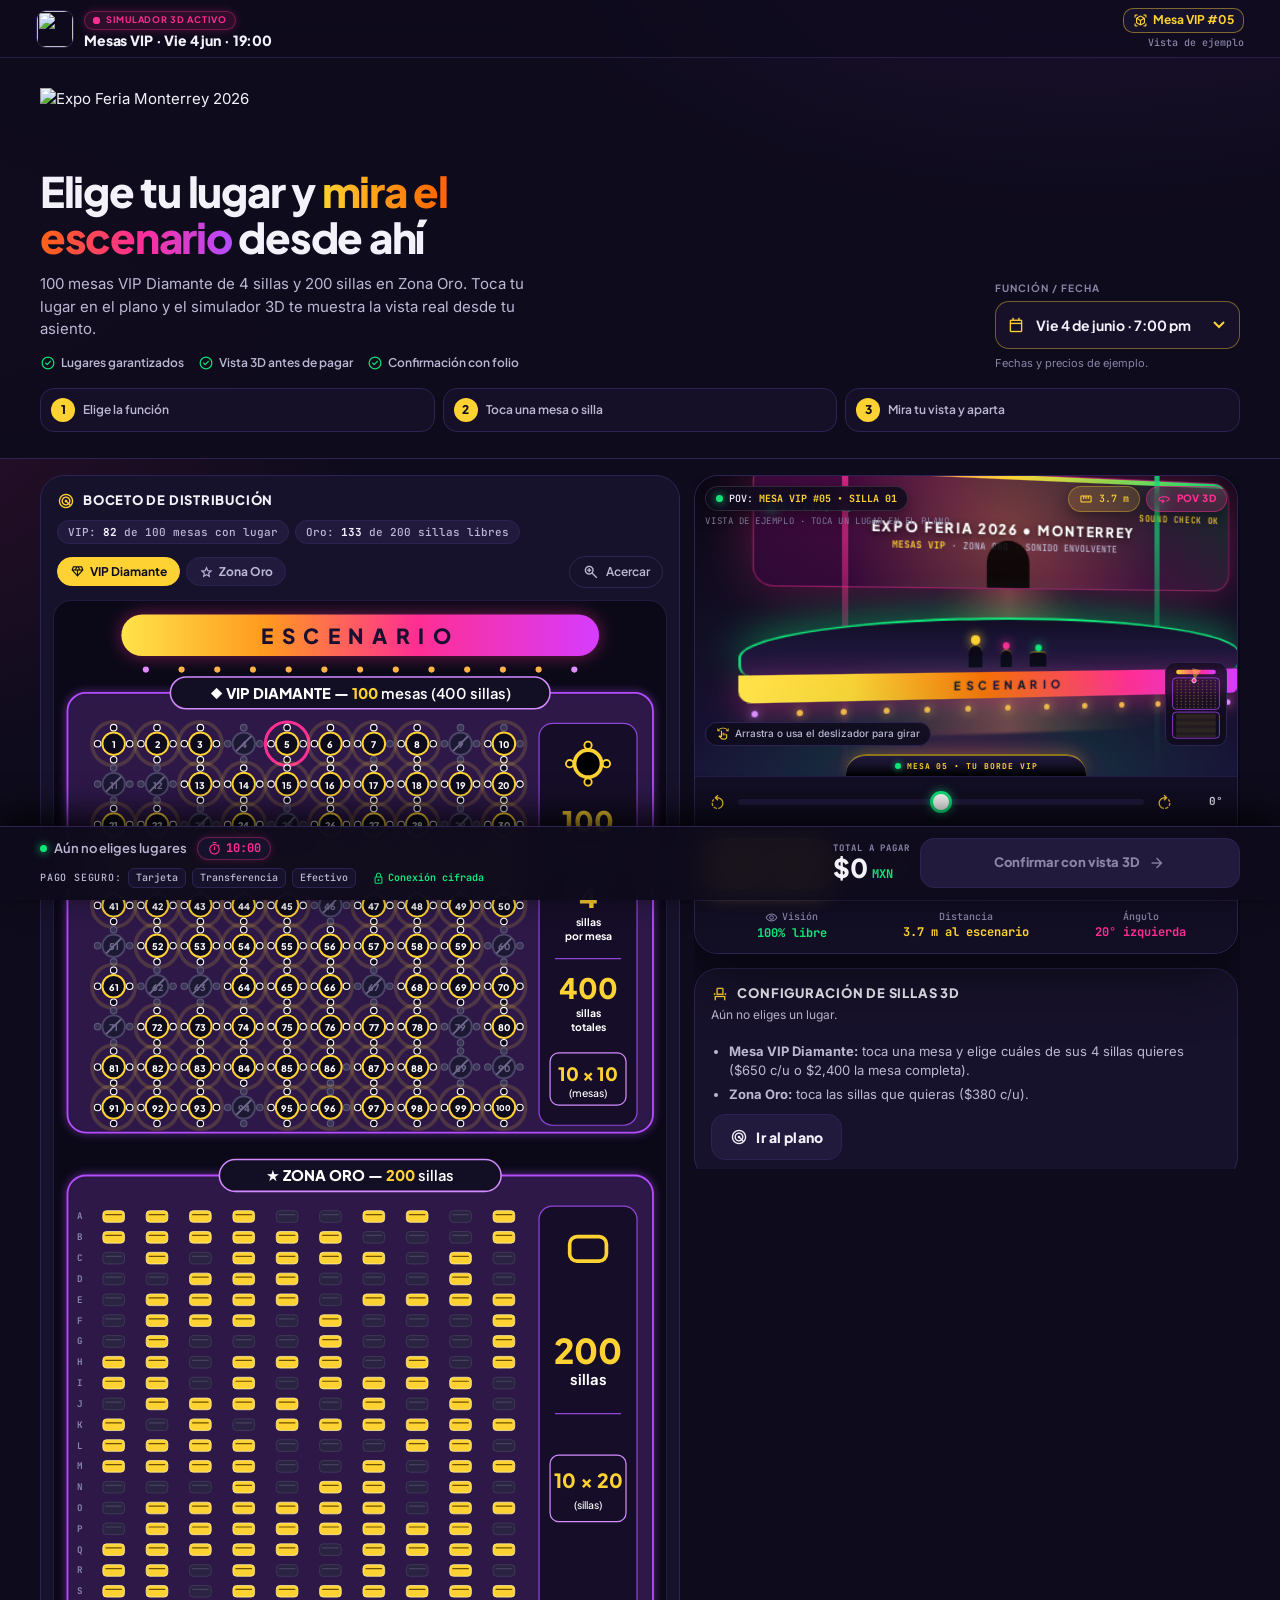
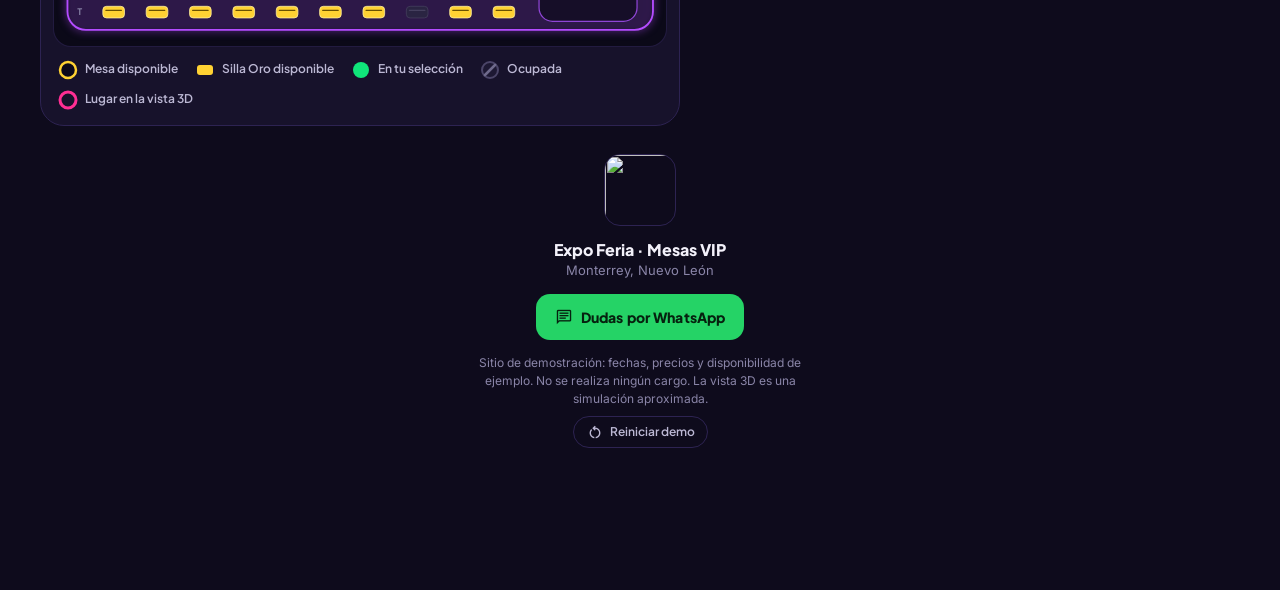
==== index.html @ be5d2613 "Claude checkpoint: index.html" ====
<!DOCTYPE html>
<html lang="es-MX">
<head>
  <meta charset="UTF-8">
  <meta name="viewport" content="width=device-width, initial-scale=1, viewport-fit=cover">
  <meta name="theme-color" content="#0e0b1c">
  <meta name="color-scheme" content="dark">
  <title>Mesas VIP · Expo Feria Monterrey</title>
  <meta name="description" content="Aparta tu mesa VIP Diamante o tu silla en Zona Oro para Expo Feria Monterrey y mira el escenario desde tu lugar con el simulador 3D.">
  <link rel="icon" type="image/png" href="assets/expo-feria-icono.png">
  <link rel="preconnect" href="https://fonts.googleapis.com">
  <link rel="preconnect" href="https://fonts.gstatic.com" crossorigin>
  <link rel="stylesheet" href="https://fonts.googleapis.com/css2?family=Inter:wght@400;500;600;700&family=JetBrains+Mono:wght@500;700&family=Plus+Jakarta+Sans:wght@500;600;700;800&display=swap">
  <link rel="stylesheet" href="https://fonts.googleapis.com/css2?family=Material+Symbols+Outlined:opsz,wght,FILL,GRAD@20..48,400,0..1,0&icon_names=360,accessibility_new,add,arrow_forward,calendar_today,center_focus_strong,chair,chat,check_circle,close,confirmation_number,diamond,event_seat,expand_less,fullscreen,liquor,lock,panorama_photosphere,radar,remove,restart_alt,rotate_left,rotate_right,star,straighten,swipe,timer,view_in_ar,visibility,zoom_in,zoom_out&display=block">
  <style>
    /* =========================================================
       TOKENS (paleta nocturna del simulador + neón del boceto)
       ========================================================= */
    :root {
      --noche: #0e0b1c;
      --noche-2: #120e24;
      --tarjeta: #17122b;
      --elevado: #211a3d;
      --borde: #2d2352;
      --linea: rgba(255, 255, 255, .10);
      --texto: #f3f1fa;
      --texto-2: #bcb8d4;
      --texto-3: #8a85a8;
      --rosa: #FF2E93;
      --oro: #FFD233;
      --lima: #10E57A;
      --naranja: #FF6B00;
      --violeta: #B44CFF;
      --ocupado: #2c2645;
      --ocupado-borde: #4b4568;
      --f-titulo: "Plus Jakarta Sans", system-ui, -apple-system, "Segoe UI", sans-serif;
      --f-texto: "Inter", system-ui, -apple-system, "Segoe UI", sans-serif;
      --f-mono: "JetBrains Mono", ui-monospace, "SFMono-Regular", Menlo, monospace;
      --radio: 16px;
      --radio-lg: 24px;
      --alto-barra: 58px;
      --alto-compra: 152px;
      color-scheme: dark;
    }

    *, *::before, *::after { box-sizing: border-box; }
    html { -webkit-text-size-adjust: 100%; scroll-behavior: smooth; }
    body {
      margin: 0;
      min-height: 100vh;
      background:
        radial-gradient(900px 520px at 85% -120px, rgba(180, 76, 255, .22), transparent 70%),
        radial-gradient(700px 480px at -10% 420px, rgba(255, 46, 147, .12), transparent 70%),
        var(--noche);
      color: var(--texto);
      font-family: var(--f-texto);
      font-size: 15px;
      line-height: 1.5;
      -webkit-font-smoothing: antialiased;
      overflow-x: hidden;
    }
    img { max-width: 100%; height: auto; display: block; }
    button, select, input { font: inherit; color: inherit; }
    button { cursor: pointer; }
    button:disabled { cursor: not-allowed; }
    :focus-visible { outline: 2px solid var(--oro); outline-offset: 2px; }
    .sr-only { position: absolute !important; width: 1px; height: 1px; padding: 0; margin: -1px; overflow: hidden; clip: rect(0 0 0 0); white-space: nowrap; border: 0; }
    .ico {
      font-family: "Material Symbols Outlined";
      font-weight: normal; font-style: normal; font-size: 18px; line-height: 1;
      display: inline-block; width: 1em; height: 1em; overflow: hidden;
      letter-spacing: normal; text-transform: none; white-space: nowrap; direction: ltr;
      font-feature-settings: "liga"; -webkit-font-feature-settings: "liga";
      flex: none; vertical-align: middle;
    }
    .mono { font-family: var(--f-mono); }

    .saltar { position: absolute; left: 12px; top: -60px; z-index: 200; background: var(--oro); color: var(--noche); padding: 10px 14px; border-radius: 10px; font-weight: 700; text-decoration: none; }
    .saltar:focus { top: 12px; }

    /* ---------- Piezas comunes ---------- */
    .badge {
      display: inline-flex; align-items: center; gap: 6px;
      padding: 3px 10px; border-radius: 999px;
      font: 700 10px/1.4 var(--f-titulo); letter-spacing: .08em; text-transform: uppercase;
      white-space: nowrap;
    }
    .badge--rosa { color: var(--rosa); background: rgba(255, 46, 147, .14); border: 1px solid rgba(255, 46, 147, .35); box-shadow: 0 0 10px rgba(255, 46, 147, .25); }
    .badge--oro { color: var(--oro); background: rgba(255, 210, 51, .14); border: 1px solid rgba(255, 210, 51, .4); font-family: var(--f-mono); }
    .badge--lima { color: var(--lima); background: rgba(16, 229, 122, .12); border: 1px solid rgba(16, 229, 122, .35); font-family: var(--f-mono); }
    .punto { width: 7px; height: 7px; border-radius: 50%; background: currentColor; flex: none; }
    .punto--vivo { background: var(--lima); box-shadow: 0 0 8px var(--lima); animation: latido 1.6s ease-in-out infinite; }
    .punto--ping { position: relative; }
    .punto--ping::after { content: ""; position: absolute; inset: 0; border-radius: 50%; background: currentColor; animation: ping 1.4s cubic-bezier(0, 0, .2, 1) infinite; }
    @keyframes ping { 75%, 100% { transform: scale(2.4); opacity: 0; } }
    @keyframes latido { 50% { opacity: .45; } }

    .tarjeta {
      background: var(--tarjeta);
      border: 1px solid var(--borde);
      border-radius: var(--radio-lg);
    }
    .seccion-titulo {
      display: flex; align-items: center; gap: 8px;
      margin: 0; font: 800 13px/1.3 var(--f-titulo); letter-spacing: .06em; text-transform: uppercase;
    }
    .seccion-titulo .ico { color: var(--oro); font-size: 18px; }
    .etiqueta { margin: 0; font: 700 10px/1.4 var(--f-titulo); letter-spacing: .1em; text-transform: uppercase; color: var(--texto-3); }

    .btn {
      display: inline-flex; align-items: center; justify-content: center; gap: 8px;
      min-height: 46px; padding: 10px 18px; border-radius: 14px; border: 1px solid transparent;
      font: 800 14px/1.2 var(--f-titulo); letter-spacing: .01em; text-decoration: none;
      transition: transform .12s ease, filter .15s ease, background-color .15s ease, border-color .15s ease;
    }
    .btn:active:not(:disabled) { transform: scale(.98); }
    .btn-primario { background: linear-gradient(90deg, var(--lima), #2feea0 45%, var(--oro)); color: var(--noche); box-shadow: 0 8px 24px rgba(16, 229, 122, .22); }
    .btn-primario:hover:not(:disabled) { filter: brightness(1.08); }
    .btn-primario:disabled { background: var(--elevado); color: var(--texto-3); box-shadow: none; border-color: var(--borde); }
    .btn-secundario { background: var(--elevado); color: var(--texto); border-color: var(--borde); }
    .btn-secundario:hover:not(:disabled) { border-color: rgba(255, 255, 255, .3); }
    .btn-fantasma { background: transparent; color: var(--texto-2); border-color: var(--borde); }
    .btn-fantasma:hover { color: var(--texto); border-color: rgba(255, 255, 255, .3); }
    .btn-whatsapp { background: #25D366; color: #06210f; }
    .btn-mini { background: transparent; border: 1px solid var(--borde); color: var(--texto-2); border-radius: 999px; padding: 6px 12px; font: 600 12px/1 var(--f-titulo); display: inline-flex; align-items: center; gap: 6px; }
    .btn-mini:hover { color: var(--texto); border-color: rgba(255, 255, 255, .3); }

    /* =========================================================
       BARRA SUPERIOR (fija)
       ========================================================= */
    .barra {
      position: sticky; top: 0; z-index: 60;
      height: var(--alto-barra);
      background: rgba(14, 11, 28, .86);
      -webkit-backdrop-filter: blur(16px); backdrop-filter: blur(16px);
      border-bottom: 1px solid rgba(45, 35, 82, .8);
    }
    .barra__fila { max-width: 1240px; height: 100%; margin: 0 auto; padding: 0 16px; display: flex; align-items: center; gap: 10px; }
    .barra__marca { flex: none; width: 38px; height: 38px; border-radius: 10px; overflow: hidden; border: 1px solid var(--borde); }
    .barra__marca img { width: 100%; height: 100%; object-fit: cover; }
    .barra__evento { min-width: 0; flex: 1; }
    .barra__evento .badge { padding: 2px 8px; font-size: 9px; }
    .barra__titulo { margin: 2px 0 0; font: 800 14px/1.2 var(--f-titulo); letter-spacing: -.01em; white-space: nowrap; overflow: hidden; text-overflow: ellipsis; }
    .barra__foco { flex: none; text-align: right; min-width: 0; }
    .chip-foco {
      display: inline-flex; align-items: center; gap: 5px;
      padding: 4px 9px; border-radius: 10px;
      background: var(--tarjeta); border: 1px solid rgba(255, 210, 51, .45);
      color: var(--oro); font: 700 12px/1.2 var(--f-titulo); white-space: nowrap;
    }
    .chip-foco .ico { font-size: 15px; }
    .barra__foco p { margin: 3px 0 0; font: 500 10px/1.2 var(--f-mono); color: var(--texto-3); white-space: nowrap; }

    /* =========================================================
       PORTADA
       ========================================================= */
    .portada { position: relative; isolation: isolate; overflow: hidden; border-bottom: 1px solid var(--borde); }
    .portada::before {
      content: ""; position: absolute; inset: 0; z-index: -2;
      background: url("assets/feria-noche.webp") center 30% / cover no-repeat;
      opacity: .38;
    }
    .portada::after {
      content: ""; position: absolute; inset: 0; z-index: -1;
      background: linear-gradient(180deg, rgba(14, 11, 28, .55) 0%, rgba(14, 11, 28, .82) 55%, var(--noche) 100%);
    }
    .portada__cuerpo { max-width: 1240px; margin: 0 auto; padding: 22px 16px 22px; display: grid; gap: 16px; }
    .portada__logo { width: min(340px, 82vw); }
    .portada h1 { margin: 0; font: 800 clamp(26px, 6.4vw, 42px)/1.08 var(--f-titulo); letter-spacing: -.03em; max-width: 18ch; }
    .degradado { background: linear-gradient(90deg, var(--oro), var(--naranja) 35%, var(--rosa) 70%, var(--violeta)); -webkit-background-clip: text; background-clip: text; color: transparent; }
    .portada__sub { margin: 0; color: var(--texto-2); max-width: 54ch; }
    .portada__controles { display: flex; flex-wrap: wrap; align-items: end; gap: 12px 16px; }
    .selector { display: grid; gap: 6px; min-width: min(100%, 280px); }
    .selector__caja { position: relative; }
    .selector__caja .ico { position: absolute; left: 12px; top: 50%; transform: translateY(-50%); color: var(--oro); pointer-events: none; }
    .selector select {
      width: 100%; min-height: 48px; padding: 10px 40px 10px 40px;
      appearance: none; -webkit-appearance: none;
      background: rgba(23, 18, 43, .92) url("data:image/svg+xml,%3Csvg xmlns='http://www.w3.org/2000/svg' width='12' height='8'%3E%3Cpath d='M1 1l5 5 5-5' fill='none' stroke='%23FFD233' stroke-width='2'/%3E%3C/svg%3E") right 14px center no-repeat;
      border: 1px solid rgba(255, 210, 51, .4); border-radius: 14px;
      font: 700 14px/1.2 var(--f-titulo); color: var(--texto);
    }
    .selector small { color: var(--texto-3); font-size: 11px; }
    .sellos { list-style: none; margin: 0; padding: 0; display: flex; flex-wrap: wrap; gap: 6px 14px; font: 600 12px/1.4 var(--f-titulo); color: var(--texto-2); }
    .sellos li { display: inline-flex; align-items: center; gap: 5px; }
    .sellos .ico { color: var(--lima); font-size: 16px; }
    .pasos { list-style: none; margin: 0; padding: 0; display: grid; grid-template-columns: repeat(3, minmax(0, 1fr)); gap: 8px; }
    .pasos li {
      display: flex; align-items: center; gap: 8px;
      padding: 9px 10px; border-radius: 14px;
      background: rgba(23, 18, 43, .8); border: 1px solid var(--borde);
      font: 600 12px/1.25 var(--f-titulo); color: var(--texto-2);
    }
    .pasos b { flex: none; display: grid; place-items: center; width: 24px; height: 24px; border-radius: 50%; background: var(--oro); color: var(--noche); font: 800 12px/1 var(--f-titulo); }

    /* =========================================================
       DISPOSICIÓN PRINCIPAL
       ========================================================= */
    .principal {
      max-width: 1240px; margin: 0 auto;
      padding: 16px 14px calc(var(--alto-compra) + 28px + env(safe-area-inset-bottom));
      display: grid; gap: 14px;
      grid-template-areas: "pov" "config" "plano" "carrito";
    }
    .area-pov { grid-area: pov; }
    .area-config { grid-area: config; }
    .area-plano { grid-area: plano; }
    .area-carrito { grid-area: carrito; }
    .columna { display: grid; gap: 14px; align-content: start; min-width: 0; }
    [id] { scroll-margin-top: calc(var(--alto-barra) + 10px); }

    @media (min-width: 1000px) {
      .principal {
        grid-template-columns: minmax(0, 1.08fr) minmax(380px, .92fr);
        grid-template-areas: "plano lateral";
        align-items: start;
        padding-left: 20px; padding-right: 20px;
      }
      .columna--lateral {
        grid-area: lateral;
        position: sticky; top: calc(var(--alto-barra) + 14px);
        max-height: calc(100vh - var(--alto-barra) - var(--alto-compra) - 36px);
        overflow-y: auto; overscroll-behavior: contain;
        scrollbar-width: thin; scrollbar-color: var(--borde) transparent;
        padding-right: 2px;
      }
      .area-pov, .area-config, .area-carrito { grid-area: auto; }
      .portada__cuerpo { grid-template-columns: 1fr auto; align-items: end; padding: 30px 20px 26px; }
      .portada__texto { display: grid; gap: 14px; }
      .portada__lado { display: grid; gap: 14px; justify-items: end; }
      .pasos { grid-column: 1 / -1; }
    }
    @media (max-width: 999px) {
      .columna--lateral { display: contents; }
      .portada__texto, .portada__lado { display: grid; gap: 14px; }
    }

    /* =========================================================
       SIMULADOR POV 3D
       ========================================================= */
    .pov { position: relative; overflow: hidden; border-radius: var(--radio-lg); border: 1px solid var(--borde); background: linear-gradient(180deg, #191338, var(--tarjeta) 55%, var(--noche)); box-shadow: 0 24px 60px rgba(0, 0, 0, .45); }
    .pov__hud { position: absolute; top: 10px; left: 10px; right: 10px; z-index: 30; display: flex; justify-content: space-between; align-items: flex-start; gap: 6px; pointer-events: none; }
    .pill {
      display: inline-flex; align-items: center; gap: 6px;
      padding: 5px 10px; border-radius: 999px;
      font: 500 10px/1.3 var(--f-mono); color: var(--texto);
      background: rgba(14, 11, 28, .86); border: 1px solid rgba(255, 255, 255, .12);
      -webkit-backdrop-filter: blur(8px); backdrop-filter: blur(8px);
      box-shadow: 0 6px 16px rgba(0, 0, 0, .35);
    }
    .pill strong { color: var(--oro); font-weight: 700; }
    .pill .ico { font-size: 14px; }
    .pill--rosa { color: var(--rosa); background: rgba(255, 46, 147, .18); border-color: rgba(255, 46, 147, .45); font-family: var(--f-titulo); font-weight: 800; letter-spacing: .04em; }
    .pill--oro { color: var(--oro); background: rgba(255, 210, 51, .14); border-color: rgba(255, 210, 51, .35); }
    .pov__hud-der { display: flex; gap: 6px; flex-wrap: wrap; justify-content: flex-end; }
    .pov__ejemplo { display: block; margin-top: 4px; color: var(--texto-3); font-size: 9px; letter-spacing: .06em; }

    .pov__vista {
      position: relative; height: 264px; overflow: hidden;
      perspective: 900px;
      background: linear-gradient(180deg, #090714 0%, #120e24 52%, #191338 100%);
      touch-action: pan-y; cursor: grab; user-select: none; -webkit-user-select: none;
    }
    .pov__vista.arrastrando { cursor: grabbing; }
    .pov__mundo {
      position: absolute; inset: 0;
      transform-origin: 50% 44%;
      transition: transform .55s cubic-bezier(.2, .7, .2, 1), opacity .35s ease;
      will-change: transform;
    }
    .pov__vista.arrastrando .pov__mundo, .pov__vista.arrastrando .pov__frente { transition: none; }
    .truss { position: absolute; top: 0; left: 4%; right: 4%; height: 10px; background: repeating-linear-gradient(90deg, #2a2148 0 6px, #171130 6px 12px); border-bottom: 1px solid #3a2f63; }
    .pantalla {
      position: absolute; top: 18px; left: 50%; transform: translateX(-50%);
      width: 78%; height: 98px; border-radius: 16px; overflow: hidden;
      border: 1px solid rgba(255, 46, 147, .45);
      background: linear-gradient(35deg, #2d0935, #4d0b43 50%, #122b2a);
      box-shadow: 0 0 44px rgba(255, 46, 147, .35);
      display: flex; flex-direction: column; align-items: center; justify-content: center; text-align: center; gap: 3px;
      padding: 8px 10px;
    }
    .pantalla::before { content: ""; position: absolute; inset: 0; background: radial-gradient(circle at center, rgba(255, 210, 51, .25), transparent 65%); }
    .pantalla::after { content: ""; position: absolute; top: 0; left: 0; right: 0; height: 4px; background: linear-gradient(90deg, var(--rosa), var(--oro), var(--lima)); }
    .pantalla > * { position: relative; z-index: 1; }
    .pantalla__fila { display: flex; justify-content: space-between; width: 100%; font: 700 8px/1 var(--f-mono); letter-spacing: .08em; text-transform: uppercase; }
    .pantalla__fila span:first-child { color: var(--lima); display: inline-flex; align-items: center; gap: 4px; }
    .pantalla__fila span:last-child { color: var(--oro); }
    .pantalla__titulo { font: 800 12px/1.2 var(--f-titulo); letter-spacing: .14em; text-transform: uppercase; color: #fff; text-shadow: 0 2px 6px rgba(0, 0, 0, .7); }
    .pantalla__sub { font: 500 8px/1.2 var(--f-mono); color: var(--texto-2); }
    .pantalla__sub b { color: var(--oro); }
    .silueta-dj { position: absolute; bottom: 0; left: 50%; transform: translateX(-50%); width: 38px; height: 40px; border-radius: 40px 40px 0 0; background: rgba(0, 0, 0, .85); filter: blur(.5px); }

    .laser { position: absolute; top: 4px; width: 5px; height: 270px; transform-origin: top center; filter: blur(.7px); pointer-events: none; }
    .laser--rosa { left: 24%; background: linear-gradient(180deg, rgba(255, 46, 147, .85), rgba(255, 46, 147, .1) 75%, transparent); animation: barrido-izq 4s ease-in-out infinite alternate; }
    .laser--lima { right: 24%; background: linear-gradient(180deg, rgba(16, 229, 122, .85), rgba(16, 229, 122, .1) 75%, transparent); animation: barrido-der 4.5s ease-in-out infinite alternate; }
    @keyframes barrido-izq { 0% { transform: rotate(-24deg); opacity: .8; } 100% { transform: rotate(-10deg); opacity: 1; } }
    @keyframes barrido-der { 0% { transform: rotate(24deg); opacity: .8; } 100% { transform: rotate(11deg); opacity: 1; } }
    .haz { position: absolute; top: 8px; left: 50%; transform: translateX(-50%); width: 240px; height: 230px; background: conic-gradient(from 0deg at 50% 0%, transparent 42%, rgba(255, 210, 51, .2) 50%, transparent 58%); filter: blur(1px); pointer-events: none; }
    .haz--rosa { width: 360px; background: conic-gradient(from 0deg at 50% 0%, transparent 44%, rgba(255, 46, 147, .2) 50%, transparent 56%); }

    .escenario3d {
      position: absolute; left: 50%; top: 128px; transform: translateX(-50%);
      width: 82%; max-width: 560px;
    }
    .escenario3d__piso {
      height: 46px; border-radius: 50% 50% 8px 8px / 70% 70% 8px 8px;
      background: linear-gradient(0deg, #251b44, #1a1435 60%, #120e24);
      border: 2px solid var(--lima); border-bottom: 0;
      box-shadow: 0 -6px 30px rgba(16, 229, 122, .4);
      display: flex; align-items: flex-end; justify-content: center; gap: 16px; padding-bottom: 4px;
    }
    .artista { display: flex; flex-direction: column; align-items: center; }
    .artista i { width: 8px; height: 8px; border-radius: 50%; background: var(--oro); box-shadow: 0 0 8px var(--oro); }
    .artista b { width: 12px; height: 19px; border-radius: 6px 6px 0 0; background: #0b0918; border-top: 1px solid rgba(255, 210, 51, .5); }
    .artista:nth-child(2) i { background: var(--rosa); box-shadow: 0 0 8px var(--rosa); width: 6px; height: 6px; }
    .artista:nth-child(2) b { height: 15px; width: 10px; }
    .artista:nth-child(3) i { background: var(--lima); box-shadow: 0 0 8px var(--lima); width: 6px; height: 6px; }
    .artista:nth-child(3) b { height: 13px; width: 15px; border-radius: 3px 3px 0 0; }
    .escenario3d__frente {
      height: 22px; border-radius: 0 0 10px 10px;
      background: linear-gradient(90deg, #ffe34a, var(--oro) 20%, var(--naranja) 45%, var(--rosa) 75%, #d63cff);
      display: grid; place-items: center;
      font: 800 10px/1 var(--f-titulo); letter-spacing: .45em; color: #1a0f2e; text-indent: .45em;
      box-shadow: 0 6px 24px rgba(255, 46, 147, .45);
    }
    .escenario3d__luces { display: flex; justify-content: space-between; padding: 6px 10px 0; }
    .escenario3d__luces i { width: 5px; height: 5px; border-radius: 50%; background: #ffb347; box-shadow: 0 0 8px #ffb347; }
    .escenario3d__luces i:first-child, .escenario3d__luces i:last-child { background: #e08cff; box-shadow: 0 0 8px #e08cff; }

    .pov__piso { position: absolute; left: 0; right: 0; bottom: 0; height: 120px; background: radial-gradient(ellipse at 50% 100%, rgba(255, 46, 147, .28), rgba(16, 229, 122, .1) 38%, rgba(14, 11, 28, 0) 75%); pointer-events: none; }
    .pov__frente { position: absolute; inset: 0; pointer-events: none; transition: transform .55s cubic-bezier(.2, .7, .2, 1); z-index: 12; }
    .cabeza { position: absolute; bottom: 0; border-radius: 48% 48% 10px 10px / 58% 58% 10px 10px; background: linear-gradient(180deg, #120e24, #07050f); border-top: 1px solid rgba(255, 255, 255, .06); }
    .cabeza::before { content: ""; position: absolute; left: 50%; transform: translateX(-50%); bottom: 72%; width: 46%; aspect-ratio: 1 / 1.15; border-radius: 50%; background: #0d0a1b; border-top: 1px solid rgba(255, 46, 147, .18); }
    .mesa-frente { position: absolute; bottom: 0; height: 20px; border-radius: 50% 50% 0 0 / 100% 100% 0 0; background: linear-gradient(0deg, #05040b, #1d1636); border-top: 2px solid rgba(255, 210, 51, .35); }

    .pov__atras { position: absolute; inset: 0; opacity: 0; transition: opacity .35s ease; pointer-events: none; z-index: 5; display: grid; place-items: center; }
    .pov__atras.visible { opacity: 1; }
    .pov__atras svg { position: absolute; inset: 0; width: 100%; height: 100%; }
    .pov__atras p { position: relative; margin: 0; padding: 6px 12px; border-radius: 999px; background: rgba(14, 11, 28, .85); border: 1px solid var(--borde); font: 600 11px/1.3 var(--f-titulo); color: var(--texto-2); }

    .pov__borde {
      position: absolute; left: 50%; bottom: 0; transform: translateX(-50%); z-index: 20;
      width: min(240px, 62%); height: 22px; border-radius: 20px 20px 0 0;
      background: linear-gradient(0deg, #000, var(--tarjeta) 60%, var(--elevado));
      border-top: 2px solid rgba(255, 210, 51, .55);
      box-shadow: 0 -4px 14px rgba(255, 210, 51, .2);
      display: flex; align-items: center; justify-content: center; gap: 6px;
      font: 700 8px/1 var(--f-mono); letter-spacing: .12em; text-transform: uppercase; color: var(--oro);
    }
    .pov__borde::before { content: ""; width: 6px; height: 6px; border-radius: 50%; background: var(--lima); box-shadow: 0 0 6px var(--lima); }

    .pov__radar {
      position: absolute; right: 10px; bottom: 30px; z-index: 22;
      width: 62px; height: 84px; padding: 3px;
      border-radius: 10px; background: rgba(14, 11, 28, .82); border: 1px solid var(--borde);
      -webkit-backdrop-filter: blur(6px); backdrop-filter: blur(6px);
    }
    .pov__radar svg { width: 100%; height: 100%; display: block; }
    .pov__pista {
      position: absolute; left: 10px; bottom: 30px; z-index: 22;
      display: inline-flex; align-items: center; gap: 5px;
      max-width: calc(100% - 96px);
      padding: 4px 10px; border-radius: 999px;
      background: rgba(14, 11, 28, .85); border: 1px solid var(--borde);
      font: 500 10px/1.3 var(--f-texto); color: var(--texto-2);
    }
    .pov__pista .ico { color: var(--oro); font-size: 14px; }
    .pov__cerrar {
      position: absolute; right: 10px; top: 52px; z-index: 40;
      display: none; align-items: center; gap: 4px; padding: 7px 12px; border-radius: 999px;
      background: rgba(14, 11, 28, .9); border: 1px solid var(--borde); color: var(--texto); font: 700 12px/1 var(--f-titulo);
    }

    .pov__giro { display: flex; align-items: center; gap: 10px; padding: 9px 14px; background: var(--noche-2); border-top: 1px solid rgba(45, 35, 82, .7); }
    .pov__giro .ico { color: var(--oro); font-size: 17px; }
    .pov__giro output { min-width: 40px; text-align: right; font: 700 11px/1 var(--f-mono); }
    input[type="range"] { flex: 1; min-width: 0; height: 28px; background: transparent; -webkit-appearance: none; appearance: none; }
    input[type="range"]::-webkit-slider-runnable-track { height: 6px; border-radius: 6px; background: var(--elevado); }
    input[type="range"]::-moz-range-track { height: 6px; border-radius: 6px; background: var(--elevado); }
    input[type="range"]::-webkit-slider-thumb { -webkit-appearance: none; width: 22px; height: 22px; margin-top: -8px; border-radius: 50%; background: #fff; border: 3px solid var(--lima); box-shadow: 0 0 10px rgba(16, 229, 122, .6); }
    input[type="range"]::-moz-range-thumb { width: 16px; height: 16px; border-radius: 50%; background: #fff; border: 3px solid var(--lima); box-shadow: 0 0 10px rgba(16, 229, 122, .6); }

    .pov__modos { display: grid; grid-template-columns: repeat(4, minmax(0, 1fr)); gap: 6px; padding: 10px; background: rgba(23, 18, 43, .92); border-top: 1px solid rgba(45, 35, 82, .8); }
    .pov__modos button {
      display: grid; justify-items: center; gap: 3px;
      min-height: 52px; padding: 7px 4px; border-radius: 14px;
      background: var(--elevado); border: 1px solid var(--borde); color: var(--texto-2);
      font: 700 11px/1.15 var(--f-titulo);
    }
    .pov__modos button .ico { font-size: 19px; }
    .pov__modos button:hover { color: var(--texto); }
    .pov__modos button[aria-pressed="true"] { background: var(--oro); border-color: var(--oro); color: var(--noche); box-shadow: 0 6px 18px rgba(255, 210, 51, .3); }

    .pov__datos { margin: 0; display: grid; grid-template-columns: repeat(3, minmax(0, 1fr)); gap: 6px; padding: 10px 12px 12px; background: var(--noche-2); border-top: 1px solid rgba(45, 35, 82, .6); text-align: center; }
    .pov__datos div { display: grid; gap: 2px; }
    .pov__datos dt { font: 500 10px/1.2 var(--f-mono); color: var(--texto-3); display: inline-flex; align-items: center; justify-content: center; gap: 4px; }
    .pov__datos dt .ico { font-size: 13px; }
    .pov__datos dd { margin: 0; font: 700 12px/1.25 var(--f-mono); }
    .dato-lima { color: var(--lima); }
    .dato-oro { color: var(--oro); }
    .dato-rosa { color: var(--rosa); }

    /* Modo inmersivo (pantalla completa simulada; sirve también en iPhone) */
    .pov.inmersivo { position: fixed; inset: 0; z-index: 150; border-radius: 0; border: 0; display: flex; flex-direction: column; }
    .pov.inmersivo .pov__vista { flex: 1; height: auto; }
    .pov.inmersivo .pov__cerrar { display: inline-flex; }
    .pov.inmersivo .pov__mundo { transform-origin: 50% 40%; }
    body.bloqueado { overflow: hidden; }

    /* =========================================================
       CONFIGURADOR DE SILLAS 3D
       ========================================================= */
    .config { padding: 16px; display: grid; gap: 14px; }
    .config__cabecera { display: flex; justify-content: space-between; align-items: flex-start; gap: 10px; }
    .config__cabecera p { margin: 3px 0 0; font-size: 12px; color: var(--texto-2); }
    .vacio-config { display: grid; gap: 10px; justify-items: start; padding: 4px 0; color: var(--texto-2); font-size: 14px; }
    .vacio-config p { margin: 0; }
    .vacio-config ul { margin: 0; padding-left: 18px; display: grid; gap: 4px; font-size: 13px; }

    .disco { position: relative; display: grid; place-items: center; padding: 6px 0 2px; }
    .disco__caja { position: relative; width: 210px; height: 178px; display: grid; place-items: center; }
    .disco__base {
      position: absolute; inset: 6px 0;
      border-radius: 50%; border: 2px dashed var(--borde);
      background: radial-gradient(circle at 50% 35%, var(--elevado), var(--noche) 70%, #100c22);
      transform: rotateX(48deg);
      box-shadow: 0 18px 34px rgba(0, 0, 0, .6), 0 0 26px rgba(255, 210, 51, .16);
    }
    .disco__mesa {
      position: relative; z-index: 2; width: 74px; height: 74px; border-radius: 50%;
      background: var(--noche); border: 2px solid rgba(255, 210, 51, .85);
      box-shadow: 0 0 22px rgba(255, 210, 51, .25);
      display: grid; place-content: center; text-align: center; gap: 1px;
    }
    .disco__mesa span:nth-child(1) { font: 700 9px/1 var(--f-titulo); letter-spacing: .1em; color: var(--texto-3); }
    .disco__mesa span:nth-child(2) { font: 800 22px/1 var(--f-titulo); }
    .disco__mesa span:nth-child(3) { font: 700 8px/1 var(--f-mono); color: var(--lima); letter-spacing: .06em; }
    .asiento {
      position: absolute; z-index: 3;
      width: 46px; height: 46px; border-radius: 50%;
      display: grid; place-items: center;
      font: 800 13px/1 var(--f-titulo);
      border: 2px solid var(--oro); background: rgba(255, 210, 51, .12); color: var(--oro);
      transition: transform .12s ease, background-color .15s ease, box-shadow .15s ease;
    }
    .asiento:hover:not(:disabled) { box-shadow: 0 0 0 4px rgba(255, 210, 51, .18); }
    .asiento:active:not(:disabled) { transform: scale(.92); }
    .asiento[aria-pressed="true"] { background: var(--lima); border-color: var(--lima); color: var(--noche); box-shadow: 0 0 16px rgba(16, 229, 122, .7); }
    .asiento:disabled { background: var(--ocupado); border-color: var(--ocupado-borde); color: #6f6a8c; text-decoration: line-through; }
    .asiento--1 { top: -4px; left: 50%; margin-left: -23px; }
    .asiento--2 { right: -2px; top: 50%; margin-top: -23px; }
    .asiento--3 { bottom: -4px; left: 50%; margin-left: -23px; }
    .asiento--4 { left: -2px; top: 50%; margin-top: -23px; }

    .leyenda-mini { display: flex; flex-wrap: wrap; align-items: center; justify-content: space-between; gap: 8px; padding-top: 12px; border-top: 1px solid rgba(45, 35, 82, .8); font: 600 12px/1.2 var(--f-titulo); }
    .leyenda-mini ul { list-style: none; margin: 0; padding: 0; display: flex; flex-wrap: wrap; gap: 10px; }
    .leyenda-mini li { display: inline-flex; align-items: center; gap: 5px; }
    .bolita { width: 11px; height: 11px; border-radius: 50%; flex: none; }
    .bolita--sel { background: var(--lima); box-shadow: 0 0 6px var(--lima); }
    .bolita--libre { background: rgba(255, 210, 51, .15); border: 2px solid var(--oro); }
    .bolita--ocu { background: var(--ocupado); border: 2px solid var(--ocupado-borde); }
    .btn-mesa { padding: 7px 12px; border-radius: 10px; background: rgba(255, 107, 0, .14); border: 1px solid rgba(255, 107, 0, .45); color: #ffa66b; font: 800 12px/1.2 var(--f-titulo); }
    .btn-mesa:hover:not(:disabled) { background: var(--naranja); color: #fff; }
    .btn-mesa[aria-pressed="true"] { background: rgba(16, 229, 122, .14); border-color: rgba(16, 229, 122, .45); color: var(--lima); }
    .btn-mesa:disabled { opacity: .45; }

    .precios { margin: 0; display: grid; grid-template-columns: 1fr 1fr; gap: 8px; }
    .precios div { padding: 10px 12px; border-radius: 14px; background: var(--elevado); border: 1px solid var(--borde); }
    .precios dt { font: 600 11px/1.2 var(--f-titulo); color: var(--texto-3); }
    .precios dd { margin: 4px 0 0; font: 800 17px/1.1 var(--f-titulo); }
    .precios small { font: 500 11px var(--f-texto); color: var(--texto-3); }
    .pista { margin: 0; font-size: 12px; color: var(--texto-3); }
    .pista--alerta { color: #ffa66b; }

    .extras { display: grid; gap: 8px; padding-top: 12px; border-top: 1px solid rgba(45, 35, 82, .8); }
    .extras__grid { display: grid; grid-template-columns: 1fr 1fr; gap: 8px; }
    .extra { display: flex; align-items: center; gap: 9px; padding: 9px 10px; border-radius: 12px; background: var(--elevado); border: 1px solid var(--borde); cursor: pointer; transition: border-color .15s ease; }
    .extra:hover { border-color: rgba(255, 210, 51, .5); }
    .extra input { width: 20px; height: 20px; accent-color: var(--lima); flex: none; margin: 0; }
    .extra span { display: grid; gap: 2px; font: 700 12px/1.2 var(--f-titulo); }
    .extra small { font: 700 10px/1 var(--f-mono); color: var(--oro); }
    .extra:has(input:disabled) { opacity: .5; cursor: not-allowed; }

    .subtotal { display: flex; justify-content: space-between; align-items: baseline; gap: 10px; padding: 11px 14px; border-radius: 14px; background: var(--noche-2); border: 1px solid var(--borde); font-size: 13px; color: var(--texto-2); }
    .subtotal strong { font: 800 19px/1 var(--f-titulo); color: var(--texto); }
    .acciones { display: flex; flex-wrap: wrap; gap: 8px; }
    .acciones .btn { flex: 1 1 140px; }

    .oro-ficha { display: grid; grid-template-columns: auto 1fr; gap: 14px; align-items: center; }
    .oro-ficha__icono { width: 64px; height: 64px; border-radius: 18px; display: grid; place-items: center; background: rgba(255, 210, 51, .12); border: 2px solid var(--oro); color: var(--oro); }
    .oro-ficha__icono .ico { font-size: 34px; }
    .oro-ficha__icono.sel { background: var(--lima); border-color: var(--lima); color: var(--noche); box-shadow: 0 0 18px rgba(16, 229, 122, .5); }
    .oro-ficha__icono.ocu { background: var(--ocupado); border-color: var(--ocupado-borde); color: #6f6a8c; }
    .oro-ficha h3 { margin: 0; font: 800 20px/1.15 var(--f-titulo); }
    .oro-ficha p { margin: 4px 0 0; font-size: 13px; color: var(--texto-2); }

    /* =========================================================
       PLANO (boceto de distribución)
       ========================================================= */
    .plano-tarjeta { padding: 16px 12px 14px; display: grid; gap: 12px; }
    .plano-cabecera { display: flex; flex-wrap: wrap; justify-content: space-between; align-items: center; gap: 10px; padding: 0 4px; }
    .contadores { list-style: none; margin: 0; padding: 0; display: flex; flex-wrap: wrap; gap: 6px; }
    .contadores li { padding: 4px 10px; border-radius: 999px; background: var(--elevado); border: 1px solid var(--borde); font: 500 11px/1.3 var(--f-mono); color: var(--texto-2); }
    .contadores b { color: var(--texto); }
    .plano-herramientas { display: flex; flex-wrap: wrap; justify-content: space-between; align-items: center; gap: 8px; padding: 0 4px; }
    .zonas-rapidas { display: flex; gap: 6px; overflow-x: auto; scrollbar-width: none; }
    .zonas-rapidas::-webkit-scrollbar { display: none; }
    .zonas-rapidas button { white-space: nowrap; padding: 6px 12px; border-radius: 999px; background: var(--elevado); border: 1px solid var(--borde); color: var(--texto-2); font: 700 12px/1 var(--f-titulo); display: inline-flex; align-items: center; gap: 5px; }
    .zonas-rapidas button .ico { font-size: 15px; }
    .zonas-rapidas button:first-child { background: var(--oro); border-color: var(--oro); color: var(--noche); }
    .zonas-rapidas button:hover { color: var(--texto); }
    .zonas-rapidas button:first-child:hover { color: var(--noche); filter: brightness(1.05); }

    .plano-scroll { position: relative; overflow: auto; border-radius: 18px; background: #0b0918; border: 1px solid rgba(45, 35, 82, .7); overscroll-behavior: contain; max-height: none; }
    .plano-scroll.acercado { max-height: 72vh; }
    .plano { display: block; width: 100%; height: auto; }
    .plano-scroll.acercado .plano { width: 210%; }
    @media (min-width: 700px) { .plano-scroll.acercado .plano { width: 160%; } }

    .leyenda { list-style: none; margin: 0; padding: 0 4px; display: flex; flex-wrap: wrap; gap: 8px 16px; font: 600 12px/1.2 var(--f-titulo); color: var(--texto-2); }
    .leyenda li { display: inline-flex; align-items: center; gap: 6px; }
    .leyenda svg { flex: none; }

    /* Elementos SVG del plano */
    .escenario-barra { filter: drop-shadow(0 0 14px rgba(255, 46, 147, .45)); }
    .escenario-texto { font: 800 34px var(--f-titulo); letter-spacing: 14px; fill: #1a0f2e; text-anchor: middle; dominant-baseline: central; }
    .luz { fill: #ffb347; }
    .luz--v { fill: #e08cff; }
    .marco { fill: rgba(23, 18, 43, .45); stroke: var(--violeta); stroke-width: 3; filter: drop-shadow(0 0 7px rgba(180, 76, 255, .7)); }
    .pastilla { fill: #120e24; stroke: #d48bff; stroke-width: 2.5; }
    .pastilla-texto { font: 800 24px var(--f-titulo); fill: #fff; text-anchor: middle; dominant-baseline: central; }
    .pastilla-texto .acento { fill: var(--oro); }
    .pastilla-texto .suave { font-weight: 600; }
    .subpastilla { font: 600 15px var(--f-mono); fill: var(--texto-3); text-anchor: middle; }
    .panel-lado { fill: rgba(14, 11, 28, .7); stroke: #8f45d6; stroke-width: 2; }
    .panel-num { font: 800 46px var(--f-titulo); fill: var(--oro); text-anchor: middle; }
    .panel-txt { font: 700 17px var(--f-titulo); fill: #fff; text-anchor: middle; }
    .panel-linea { stroke: #8f45d6; stroke-width: 2; }
    .panel-caja { fill: none; stroke: #d48bff; stroke-width: 2; }
    .fila-letra { font: 700 15px var(--f-mono); fill: var(--texto-3); text-anchor: middle; dominant-baseline: central; }

    .mesa { cursor: pointer; }
    .mesa .mesa-halo { fill: none; stroke: rgba(255, 210, 51, .16); stroke-width: 6; }
    .mesa .mesa-cuerpo { fill: #0d0a1b; stroke: var(--oro); stroke-width: 3.2; transition: fill .15s ease; }
    .mesa .mesa-num { font: 800 15px var(--f-titulo); fill: #fff; text-anchor: middle; dominant-baseline: central; pointer-events: none; }
    .mesa .silla-v { fill: #0d0a1b; stroke: #fff; stroke-width: 1.8; }
    .mesa .silla-v.ocu { fill: #3b3555; stroke: #5d587a; }
    .mesa .silla-v.sel { fill: var(--lima); stroke: var(--lima); }
    .mesa .mesa-tache { stroke: #6f6a8c; stroke-width: 3; stroke-linecap: round; display: none; }
    .mesa:hover .mesa-cuerpo { fill: #241c44; }
    .mesa.seleccionada .mesa-cuerpo { fill: var(--lima); stroke: var(--lima); }
    .mesa.seleccionada .mesa-num { fill: var(--noche); }
    .mesa.seleccionada .mesa-halo { stroke: rgba(16, 229, 122, .35); }
    .mesa.ocupada { cursor: not-allowed; }
    .mesa.ocupada .mesa-cuerpo { fill: #1d1833; stroke: #4b4568; }
    .mesa.ocupada .mesa-num { fill: #6f6a8c; }
    .mesa.ocupada .mesa-halo { stroke: transparent; }
    .mesa.ocupada .mesa-tache { display: inline; }
    .mesa.foco .mesa-halo { stroke: var(--rosa); stroke-width: 5; animation: halo 1.4s ease-in-out infinite; }
    .mesa:focus { outline: none; }
    .mesa:focus-visible .mesa-halo { stroke: #fff; stroke-width: 4; animation: none; }
    @keyframes halo { 50% { stroke-opacity: .35; } }

    .oro { cursor: pointer; }
    .oro .oro-golpe { fill: transparent; }
    .oro .oro-cuerpo { fill: var(--oro); stroke: #fff2a8; stroke-width: 1.2; transition: fill .15s ease; }
    .oro .oro-respaldo { stroke: #6b5200; stroke-width: 2; stroke-linecap: round; }
    .oro:hover .oro-cuerpo { fill: #ffe57a; }
    .oro.sel .oro-cuerpo { fill: var(--lima); stroke: #b6ffd8; }
    .oro.sel .oro-respaldo { stroke: #04532b; }
    .oro.ocupada { cursor: not-allowed; }
    .oro.ocupada .oro-cuerpo { fill: #2a2442; stroke: #46405f; }
    .oro.ocupada .oro-respaldo { stroke: #46405f; }
    .oro.foco .oro-golpe { fill: none; stroke: var(--rosa); stroke-width: 3; animation: halo 1.4s ease-in-out infinite; }
    .oro:focus { outline: none; }
    .oro:focus-visible .oro-golpe { fill: none; stroke: #fff; stroke-width: 3; animation: none; }

    /* =========================================================
       CARRITO
       ========================================================= */
    .carrito { padding: 16px; display: grid; gap: 12px; }
    .carrito__lista { list-style: none; margin: 0; padding: 0; display: grid; gap: 8px; }
    .carrito__fila { display: grid; grid-template-columns: 1fr auto auto; align-items: center; gap: 8px; padding: 8px 8px 8px 12px; border-radius: 14px; background: var(--elevado); border: 1px solid var(--borde); }
    .carrito__fila.es-foco { border-color: rgba(255, 46, 147, .55); }
    .carrito__abrir { text-align: left; background: none; border: 0; padding: 2px 0; display: grid; gap: 2px; min-width: 0; }
    .carrito__abrir strong { font: 800 14px/1.2 var(--f-titulo); }
    .carrito__abrir span { font-size: 12px; color: var(--texto-2); }
    .carrito__precio { font: 800 14px/1 var(--f-titulo); }
    .carrito__quitar { width: 36px; height: 36px; border-radius: 10px; border: 1px solid var(--borde); background: var(--tarjeta); color: var(--texto-2); display: grid; place-items: center; }
    .carrito__quitar:hover { color: var(--rosa); border-color: rgba(255, 46, 147, .5); }
    .carrito__vacio { margin: 0; color: var(--texto-2); font-size: 14px; }
    .total-linea { display: flex; justify-content: space-between; align-items: baseline; padding-top: 10px; border-top: 1px dashed rgba(255, 255, 255, .16); font: 700 13px var(--f-titulo); color: var(--texto-2); }
    .total-linea strong { font: 800 22px/1 var(--f-titulo); color: var(--texto); }

    /* =========================================================
       BARRA DE COMPRA (fija abajo)
       ========================================================= */
    .compra {
      position: fixed; left: 0; right: 0; bottom: 0; z-index: 70;
      background: rgba(14, 11, 28, .95);
      -webkit-backdrop-filter: blur(16px); backdrop-filter: blur(16px);
      border-top: 1px solid var(--borde);
      box-shadow: 0 -12px 35px rgba(0, 0, 0, .85);
      padding: 10px 16px calc(12px + env(safe-area-inset-bottom));
    }
    .compra__cuerpo { max-width: 760px; margin: 0 auto; display: grid; gap: 8px; }
    .compra__fila { display: flex; justify-content: space-between; align-items: center; gap: 10px; }
    .compra__resumen { display: flex; align-items: center; gap: 7px; min-width: 0; font: 600 13px/1.3 var(--f-titulo); color: var(--texto-2); }
    .compra__resumen span:last-child { overflow: hidden; text-overflow: ellipsis; white-space: nowrap; }
    .temporizador { display: inline-flex; align-items: center; gap: 4px; padding: 3px 9px; border-radius: 999px; background: var(--tarjeta); border: 1px solid rgba(255, 46, 147, .35); color: var(--rosa); font: 700 12px/1.2 var(--f-mono); box-shadow: 0 0 8px rgba(255, 46, 147, .2); flex: none; }
    .temporizador .ico { font-size: 15px; }
    .temporizador.urgente { background: var(--rosa); color: #fff; animation: latido 1s ease-in-out infinite; }
    .compra__pagos { display: flex; justify-content: space-between; align-items: center; gap: 8px; font: 500 10px/1.2 var(--f-mono); color: var(--texto-3); }
    .compra__pagos ul { list-style: none; margin: 0; padding: 0; display: flex; align-items: center; gap: 6px; flex-wrap: wrap; }
    .compra__pagos li { padding: 3px 7px; border-radius: 6px; background: var(--tarjeta); border: 1px solid var(--borde); color: var(--texto-2); }
    .compra__pagos li:first-child { background: none; border: 0; padding: 0; text-transform: uppercase; letter-spacing: .08em; }
    .compra__seguro { display: inline-flex; align-items: center; gap: 3px; color: var(--lima); font-weight: 700; white-space: nowrap; }
    .compra__seguro .ico { font-size: 13px; }
    .compra__total { flex: none; }
    .compra__total small { display: block; font: 700 9px/1.2 var(--f-mono); letter-spacing: .1em; text-transform: uppercase; color: var(--texto-3); }
    .compra__total div { display: flex; align-items: baseline; gap: 4px; }
    .compra__total strong { font: 800 26px/1.05 var(--f-titulo); }
    .compra__total span { font: 700 12px/1 var(--f-mono); color: var(--lima); }
    .compra .btn-primario { flex: 1; min-height: 50px; font-size: 13px; }
    @media (max-width: 379px) { .compra__pagos { display: none; } :root { --alto-compra: 122px; } }

    /* =========================================================
       PIE
       ========================================================= */
    .pie { max-width: 1240px; margin: 0 auto; padding: 8px 16px calc(var(--alto-compra) + 30px); display: grid; gap: 14px; justify-items: center; text-align: center; }
    .principal + .pie { margin-top: calc(-1 * (var(--alto-compra) + 8px)); }
    .pie__logo { width: 72px; height: 72px; border-radius: 16px; border: 1px solid var(--borde); }
    .pie__marca { margin: 0; font: 800 16px/1.2 var(--f-titulo); }
    .pie__ciudad { margin: 2px 0 0; color: var(--texto-3); font-size: 13px; }
    .pie__aviso { display: grid; gap: 8px; justify-items: center; color: var(--texto-3); font-size: 12px; max-width: 46ch; }
    .pie__aviso p { margin: 0; }

    /* =========================================================
       DIÁLOGO Y AVISOS
       ========================================================= */
    .dialogo { width: min(480px, calc(100vw - 24px)); max-height: calc(100dvh - 24px); padding: 0; border: 0; background: transparent; color: var(--texto); }
    .dialogo::backdrop { background: rgba(6, 4, 14, .78); -webkit-backdrop-filter: blur(4px); backdrop-filter: blur(4px); }
    .dialogo .tarjeta { padding: 20px; box-shadow: 0 30px 80px rgba(0, 0, 0, .6); }
    .dialogo h2 { margin: 4px 0 6px; font: 800 24px/1.15 var(--f-titulo); }
    .dialogo__resumen { margin: 0 0 14px; color: var(--texto-2); font-size: 14px; }
    .campo { display: grid; gap: 6px; margin-bottom: 12px; }
    .campo span { font: 600 12px var(--f-titulo); color: var(--texto-3); }
    .campo input { min-height: 48px; padding: 10px 14px; border-radius: 12px; background: var(--noche-2); border: 1px solid var(--borde); color: var(--texto); font-size: 16px; }
    .campo input:focus { outline: none; border-color: var(--lima); }
    .error { margin: 0 0 12px; padding: 10px 12px; border-radius: 12px; background: rgba(255, 46, 147, .12); border: 1px solid rgba(255, 46, 147, .4); color: #ff9ccb; font-size: 13px; }
    .folio { margin: 0 0 12px; font: 600 15px var(--f-mono); color: var(--texto-2); }
    .folio strong { color: var(--lima); font-size: 18px; }
    .resumen { margin: 0 0 12px; display: grid; gap: 10px; }
    .resumen div { display: grid; gap: 2px; }
    .resumen dt { font: 600 11px var(--f-titulo); color: var(--texto-3); text-transform: uppercase; letter-spacing: .08em; }
    .resumen dd { margin: 0; font-size: 14px; }
    .resumen ul { margin: 0; padding-left: 18px; }
    .resumen .total { font: 800 20px var(--f-titulo); }

    .aviso {
      position: fixed; left: 50%; bottom: calc(var(--alto-compra) + 18px + env(safe-area-inset-bottom)); z-index: 90;
      transform: translate(-50%, 20px); opacity: 0; pointer-events: none;
      width: max-content; max-width: calc(100vw - 28px);
      display: flex; align-items: center; gap: 10px;
      padding: 10px 10px 10px 14px; border-radius: 14px;
      background: #241c44; border: 1px solid #45387a; color: var(--texto);
      box-shadow: 0 12px 30px rgba(0, 0, 0, .55);
      font: 600 13px/1.35 var(--f-titulo);
      transition: opacity .2s ease, transform .2s ease;
    }
    .aviso.visible { opacity: 1; transform: translate(-50%, 0); pointer-events: auto; }
    .aviso button { flex: none; padding: 7px 11px; border-radius: 10px; border: 0; background: var(--oro); color: var(--noche); font: 800 12px/1 var(--f-titulo); display: inline-flex; align-items: center; gap: 4px; }
    .aviso button .ico { font-size: 15px; }

    @media (min-width: 1000px) {
      .compra__cuerpo { max-width: 1200px; grid-template-columns: 1fr auto; grid-template-areas: "resumen accion" "pagos accion"; column-gap: 24px; }
      .compra__fila--resumen { grid-area: resumen; justify-content: flex-start; }
      .compra__pagos { grid-area: pagos; justify-content: flex-start; gap: 16px; }
      .compra__fila--accion { grid-area: accion; }
      .compra .btn-primario { flex: none; min-width: 320px; }
      :root { --alto-compra: 112px; }
      .pov__vista { height: 300px; }
      .escenario3d { top: 140px; }
    }

    @media (prefers-reduced-motion: reduce) {
      *, *::before, *::after { animation-duration: .001ms !important; animation-iteration-count: 1 !important; transition-duration: .001ms !important; scroll-behavior: auto !important; }
      html { scroll-behavior: auto; }
    }
  </style>
</head>

<body>
  <a class="saltar" href="#plano-zona">Ir al plano de mesas</a>

  <!-- ===== Barra superior ===== -->
  <header class="barra">
    <div class="barra__fila">
      <a class="barra__marca" href="#inicio" aria-label="Expo Feria, inicio"><img src="assets/expo-feria-icono.png" alt="" width="38" height="38"></a>
      <div class="barra__evento">
        <span class="badge badge--rosa"><span class="punto punto--ping"></span>Simulador 3D activo</span>
        <p class="barra__titulo" id="barraFuncion">Mesas VIP · Expo Feria</p>
      </div>
      <div class="barra__foco" aria-live="polite">
        <span class="chip-foco"><span class="ico" aria-hidden="true">view_in_ar</span><span id="focoTitulo">Mesa VIP #05</span></span>
        <p id="focoSub">Vista de ejemplo</p>
      </div>
    </div>
  </header>

  <!-- ===== Portada ===== -->
  <section class="portada" id="inicio">
    <div class="portada__cuerpo">
      <div class="portada__texto">
        <img class="portada__logo" src="assets/expo-feria-logo.png" alt="Expo Feria Monterrey 2026" width="900" height="176">
        <h1>Elige tu lugar y <span class="degradado">mira el escenario</span> desde ahí</h1>
        <p class="portada__sub">100 mesas VIP Diamante de 4 sillas y 200 sillas en Zona Oro. Toca tu lugar en el plano y el simulador 3D te muestra la vista real desde tu asiento.</p>
        <ul class="sellos" aria-label="Ventajas">
          <li><span class="ico" aria-hidden="true">check_circle</span>Lugares garantizados</li>
          <li><span class="ico" aria-hidden="true">check_circle</span>Vista 3D antes de pagar</li>
          <li><span class="ico" aria-hidden="true">check_circle</span>Confirmación con folio</li>
        </ul>
      </div>
      <div class="portada__lado">
        <div class="selector">
          <label class="etiqueta" for="fecha">Función / fecha</label>
          <div class="selector__caja">
            <span class="ico" aria-hidden="true">calendar_today</span>
            <select id="fecha" aria-describedby="notaFechas"></select>
          </div>
          <small id="notaFechas">Fechas y precios de ejemplo.</small>
        </div>
      </div>
      <ol class="pasos" aria-label="Cómo funciona">
        <li><b>1</b>Elige la función</li>
        <li><b>2</b>Toca una mesa o silla</li>
        <li><b>3</b>Mira tu vista y aparta</li>
      </ol>
    </div>
  </section>

  <noscript><p style="padding:16px;text-align:center">Esta página necesita JavaScript para mostrar el plano y el simulador 3D.</p></noscript>

  <main class="principal">

    <!-- ===== Plano: boceto de distribución ===== -->
    <section class="tarjeta plano-tarjeta area-plano" id="plano-zona" aria-labelledby="tituloPlano">
      <div class="plano-cabecera">
        <h2 class="seccion-titulo" id="tituloPlano"><span class="ico" aria-hidden="true">radar</span>Boceto de distribución</h2>
        <ul class="contadores" id="contadores" aria-live="polite" aria-label="Lugares disponibles por zona"></ul>
      </div>
      <div class="plano-herramientas">
        <div class="zonas-rapidas" role="group" aria-label="Ir a una zona">
          <button type="button" data-zona="vip"><span class="ico" aria-hidden="true">diamond</span>VIP Diamante</button>
          <button type="button" data-zona="oro"><span class="ico" aria-hidden="true">star</span>Zona Oro</button>
        </div>
        <button type="button" class="btn-mini" id="btnZoom" aria-pressed="false"><span class="ico" aria-hidden="true">zoom_in</span><span>Acercar</span></button>
      </div>
      <div class="plano-scroll" id="planoScroll">
        <svg id="plano" class="plano" role="group" aria-label="Plano del evento. Escenario arriba; debajo VIP Diamante con 100 mesas de 4 sillas en 10 filas de 10, y al fondo Zona Oro con 200 sillas en 20 filas de 10. Usa las flechas para moverte entre lugares."></svg>
      </div>
      <ul class="leyenda" aria-label="Leyenda">
        <li><svg width="22" height="22" viewBox="0 0 22 22" aria-hidden="true"><circle cx="11" cy="11" r="8" fill="#0d0a1b" stroke="#FFD233" stroke-width="2.5"/></svg>Mesa disponible</li>
        <li><svg width="22" height="22" viewBox="0 0 22 22" aria-hidden="true"><rect x="3" y="6" width="16" height="10" rx="3" fill="#FFD233"/></svg>Silla Oro disponible</li>
        <li><svg width="22" height="22" viewBox="0 0 22 22" aria-hidden="true"><circle cx="11" cy="11" r="8" fill="#10E57A"/></svg>En tu selección</li>
        <li><svg width="22" height="22" viewBox="0 0 22 22" aria-hidden="true"><circle cx="11" cy="11" r="8" fill="#1d1833" stroke="#4b4568" stroke-width="2"/><path d="M6 16L16 6" stroke="#6f6a8c" stroke-width="2.5" stroke-linecap="round"/></svg>Ocupada</li>
        <li><svg width="22" height="22" viewBox="0 0 22 22" aria-hidden="true"><circle cx="11" cy="11" r="8" fill="none" stroke="#FF2E93" stroke-width="3"/></svg>Lugar en la vista 3D</li>
      </ul>
    </section>

    <div class="columna columna--lateral">

      <!-- ===== Simulador POV 3D ===== -->
      <section class="pov area-pov" id="pov" aria-labelledby="tituloPov">
        <h2 class="sr-only" id="tituloPov">Vista desde tu lugar</h2>
        <div class="pov__hud">
          <div>
            <span class="pill"><span class="punto punto--vivo"></span><span>POV: <strong id="povEtiqueta">MESA VIP #05 • SILLA 01</strong></span></span>
            <span class="pov__ejemplo mono" id="povEjemplo">VISTA DE EJEMPLO · TOCA UN LUGAR EN EL PLANO</span>
          </div>
          <div class="pov__hud-der">
            <span class="pill pill--oro"><span class="ico" aria-hidden="true">straighten</span><span id="povDistCorta">4.1 m</span></span>
            <span class="pill pill--rosa"><span class="ico" aria-hidden="true">360</span>POV 3D</span>
          </div>
        </div>

        <div class="pov__vista" id="povVista" aria-hidden="true">
          <div class="pov__mundo" id="povMundo">
            <div class="truss"></div>
            <div class="haz haz--rosa"></div>
            <div class="haz"></div>
            <div class="pantalla">
              <div class="pantalla__fila"><span><span class="punto punto--vivo"></span>En vivo 4K</span><span>Sound check OK</span></div>
              <div class="pantalla__titulo">Expo Feria 2026 • Monterrey</div>
              <div class="pantalla__sub"><b>MESAS VIP</b> · ZONA ORO · SONIDO ENVOLVENTE</div>
              <div class="silueta-dj"></div>
            </div>
            <div class="laser laser--rosa"></div>
            <div class="laser laser--lima"></div>
            <div class="escenario3d">
              <div class="escenario3d__piso"><span class="artista"><i></i><b></b></span><span class="artista"><i></i><b></b></span><span class="artista"><i></i><b></b></span></div>
              <div class="escenario3d__frente">ESCENARIO</div>
              <div class="escenario3d__luces"><i></i><i></i><i></i><i></i><i></i><i></i><i></i><i></i><i></i><i></i><i></i><i></i><i></i></div>
            </div>
          </div>
          <div class="pov__atras" id="povAtras"><svg viewBox="0 0 400 260" preserveAspectRatio="none" id="povAtrasSvg"></svg><p id="povAtrasTexto">Detrás de ti</p></div>
          <div class="pov__piso"></div>
          <div class="pov__frente" id="povFrente"></div>
          <div class="pov__borde" id="povBorde">Mesa 05 • tu borde VIP</div>
          <div class="pov__pista"><span class="ico" aria-hidden="true">swipe</span><span>Arrastra o usa el deslizador para girar</span></div>
          <div class="pov__radar" title="Tu posición en la sala">
            <svg viewBox="0 0 60 80" id="radar" aria-hidden="true"></svg>
          </div>
          <button type="button" class="pov__cerrar" id="povCerrar"><span class="ico" aria-hidden="true">close</span>Salir</button>
        </div>

        <div class="pov__giro">
          <span class="ico" aria-hidden="true">rotate_left</span>
          <input type="range" id="povGiro" min="-90" max="90" step="1" value="0" aria-label="Girar la mirada a la izquierda o a la derecha">
          <span class="ico" aria-hidden="true">rotate_right</span>
          <output id="povGiroValor" for="povGiro">0°</output>
        </div>
        <div class="pov__modos" role="group" aria-label="Modo de vista">
          <button type="button" data-modo="sentado" aria-pressed="true"><span class="ico" aria-hidden="true">chair</span>Sentado</button>
          <button type="button" data-modo="pie" aria-pressed="false"><span class="ico" aria-hidden="true">accessibility_new</span>De pie</button>
          <button type="button" data-modo="atras" aria-pressed="false"><span class="ico" aria-hidden="true">panorama_photosphere</span>Giro 180°</button>
          <button type="button" data-modo="inmersivo" aria-pressed="false"><span class="ico" aria-hidden="true">fullscreen</span>Inmersivo</button>
        </div>
        <dl class="pov__datos" aria-live="polite">
          <div><dt><span class="ico" aria-hidden="true">visibility</span>Visión</dt><dd class="dato-lima" id="povVision">98% libre</dd></div>
          <div><dt>Distancia</dt><dd class="dato-oro" id="povDistancia">4.1 m al escenario</dd></div>
          <div><dt>Ángulo</dt><dd class="dato-rosa" id="povAngulo">Frontal</dd></div>
        </dl>
      </section>

      <!-- ===== Configurador de sillas ===== -->
      <section class="tarjeta config area-config" id="config" aria-labelledby="tituloConfig" aria-live="polite"></section>

      <!-- ===== Carrito ===== -->
      <section class="tarjeta carrito area-carrito" id="carrito" aria-labelledby="tituloCarrito"></section>
    </div>
  </main>

  <!-- ===== Pie ===== -->
  <footer class="pie">
    <img class="pie__logo" src="assets/expo-feria-icono.png" alt="" width="72" height="72" loading="lazy">
    <div>
      <p class="pie__marca">Expo Feria · Mesas VIP</p>
      <p class="pie__ciudad">Monterrey, Nuevo León</p>
    </div>
    <a class="btn btn-whatsapp" href="https://wa.me/528120395523?text=Hola%2C%20Expo%20Feria.%20Tengo%20una%20duda%20sobre%20mesas%20VIP." target="_blank" rel="noopener"><span class="ico" aria-hidden="true">chat</span>Dudas por WhatsApp</a>
    <div class="pie__aviso">
      <p>Sitio de demostración: fechas, precios y disponibilidad de ejemplo. No se realiza ningún cargo. La vista 3D es una simulación aproximada.</p>
      <button type="button" class="btn-mini" id="reiniciarDemo"><span class="ico" aria-hidden="true">restart_alt</span>Reiniciar demo</button>
    </div>
  </footer>

  <!-- ===== Barra de compra ===== -->
  <aside class="compra" aria-label="Resumen de compra">
    <div class="compra__cuerpo">
      <div class="compra__fila compra__fila--resumen">
        <p class="compra__resumen" style="margin:0"><span class="punto punto--vivo"></span><span id="compraResumen">Aún no eliges lugares</span></p>
        <span class="temporizador" id="temporizador" hidden><span class="ico" aria-hidden="true">timer</span><span id="tiempoRestante">10:00</span></span>
      </div>
      <div class="compra__pagos">
        <ul aria-label="Formas de pago"><li>Pago seguro:</li><li>Tarjeta</li><li>Transferencia</li><li>Efectivo</li></ul>
        <span class="compra__seguro"><span class="ico" aria-hidden="true">lock</span>Conexión cifrada</span>
      </div>
      <div class="compra__fila compra__fila--accion">
        <div class="compra__total">
          <small>Total a pagar</small>
          <div><strong id="compraTotal">$0</strong><span>MXN</span></div>
        </div>
        <button type="button" class="btn btn-primario" id="btnPagar" disabled>Confirmar con vista 3D<span class="ico" aria-hidden="true">arrow_forward</span></button>
      </div>
    </div>
  </aside>

  <!-- ===== Diálogo: datos del cliente y folio ===== -->
  <dialog class="dialogo" id="dialogo" aria-labelledby="dialogoTitulo">
    <div class="tarjeta">
      <form id="formPago" novalidate>
        <p class="etiqueta">Apartar lugares</p>
        <h2 id="dialogoTitulo">Tus datos</h2>
        <p class="dialogo__resumen" id="dialogoResumen"></p>
        <label class="campo"><span>Nombre completo</span><input name="nombre" autocomplete="name" required></label>
        <label class="campo"><span>WhatsApp (10 dígitos)</span><input name="whatsapp" inputmode="tel" autocomplete="tel" placeholder="81 1234 5678" required></label>
        <label class="campo"><span>Correo</span><input name="correo" type="email" autocomplete="email" required></label>
        <p class="error" id="errorForm" role="alert" hidden></p>
        <div class="acciones">
          <button type="submit" class="btn btn-primario">Confirmar y apartar</button>
          <button type="button" class="btn btn-fantasma" data-accion="cerrar">Cancelar</button>
        </div>
      </form>
      <div id="resumenPago" hidden></div>
    </div>
  </dialog>

  <div class="aviso" id="aviso" role="status" aria-live="polite"><span id="avisoTexto"></span><button type="button" id="avisoAccion" hidden></button></div>

  <script>
  (function () {
    'use strict';

    /* =========================================================
       CONFIGURACIÓN
       ========================================================= */
    const COLUMNAS = 10;                 // mesas y sillas por fila
    const FILAS_VIP = 10;                // 10 x 10 = 100 mesas
    const SILLAS_MESA = 4;               // 100 x 4 = 400 sillas
    const FILAS_ORO = 20;                // 10 x 20 = 200 sillas
    const LETRAS = 'ABCDEFGHIJKLMNOPQRST';
    const PRECIO_SILLA_VIP = 650;
    const PRECIO_MESA_VIP = 2400;        // las 4 sillas juntas
    const PRECIO_SILLA_ORO = 380;
    const EXTRAS = [
      { id: 'champana', nombre: 'Botella de champaña', precio: 1900 },
      { id: 'backstage', nombre: 'Pase backstage', precio: 1500 }
    ];
    const MINUTOS_LIMITE = 10;
    const TELEFONO_WHATSAPP = '528120395523';
    const CLAVE_RESERVAS = 'expoferia.vip.v2.reservas';   // { fechaId: { vip: { mesaId: [sillas] }, oro: [sillaId] } }
    const CLAVE_FOLIO = 'expoferia.vip.v2.folio';
    const CLAVE_PEDIDOS = 'expoferia.vip.v2.pedidos';
    const TODAS = [1, 2, 3, 4];

    // Funciones de ejemplo; "ocupacion" = porcentaje de lugares ya vendidos en la demo
    const FECHAS = [
      { id: '2026-06-04', etiqueta: 'Vie 4 de junio · 7:00 pm', corta: 'Vie 4 jun · 19:00', ocupacion: .26 },
      { id: '2026-06-05', etiqueta: 'Sáb 5 de junio · 7:00 pm', corta: 'Sáb 5 jun · 19:00', ocupacion: .41 },
      { id: '2026-06-06', etiqueta: 'Dom 6 de junio · 6:00 pm', corta: 'Dom 6 jun · 18:00', ocupacion: .17 }
    ];

    /* =========================================================
       LUGARES: 100 mesas VIP y 200 sillas Oro
       Medidas en metros para el simulador (escenario al frente, y = 0)
       ========================================================= */
    const MESAS = [];
    const MESA = new Map();
    for (let n = 1; n <= FILAS_VIP * COLUMNAS; n++) {
      const fila = Math.floor((n - 1) / COLUMNAS), col = (n - 1) % COLUMNAS;
      const m = { tipo: 'vip', id: 'v' + n, numero: n, fila, col, x: (col - 4.5) * 2.6, y: 3.5 + fila * 2.6 };
      MESAS.push(m); MESA.set(m.id, m);
    }
    const SILLAS_ORO = [];
    const SILLA_ORO = new Map();
    for (let f = 0; f < FILAS_ORO; f++) {
      for (let c = 0; c < COLUMNAS; c++) {
        const s = { tipo: 'oro', id: LETRAS[f] + '-' + (c + 1), letra: LETRAS[f], asiento: c + 1, fila: f, col: c, x: (c - 4.5) * 2.6, y: 30.5 + f * 0.95 };
        SILLAS_ORO.push(s); SILLA_ORO.set(s.id, s);
      }
    }
    function lugar(tipo, id) { return tipo === 'vip' ? MESA.get(id) : SILLA_ORO.get(id); }

    /* ---------- Ocupación de ejemplo (determinista por fecha) ---------- */
    function semilla(texto) { let h = 2166136261; for (let i = 0; i < texto.length; i++) { h ^= texto.charCodeAt(i); h = Math.imul(h, 16777619); } return h >>> 0; }
    function aleatorio(a) { return function () { a |= 0; a = a + 0x6D2B79F5 | 0; let t = Math.imul(a ^ a >>> 15, 1 | a); t = t + Math.imul(t ^ t >>> 7, 61 | t) ^ t; return ((t ^ t >>> 14) >>> 0) / 4294967296; }; }
    const BASE = {};
    for (const f of FECHAS) {
      const r = aleatorio(semilla(f.id));
      const vip = {}, oro = new Set();
      for (const m of MESAS) {
        const p = r();
        if (p < f.ocupacion * .72) vip[m.id] = TODAS.slice();
        else if (p < f.ocupacion) {
          const k = 1 + Math.floor(r() * 3);
          vip[m.id] = TODAS.slice().sort(() => r() - .5).slice(0, k).sort((a, b) => a - b);
        }
      }
      for (const s of SILLAS_ORO) if (r() < f.ocupacion * 1.15) oro.add(s.id);
      BASE[f.id] = { vip, oro };
    }

    /* =========================================================
       ESTADO
       ========================================================= */
    let fechaId = FECHAS[0].id;
    let carritoVip = new Map();   // mesaId -> { sillas: [n], extras: [extraId] }
    let carritoOro = new Set();   // sillaId
    let foco = { tipo: 'vip', id: 'v5', ejemplo: true };
    let modo = 'sentado';
    let giro = 0;
    let limite = null, intervalo = null;
    let zoom = false;
    let roving = { vip: 'v1', oro: 'A-1' };

    const almacen = {
      leer(clave, porDefecto) { try { const v = localStorage.getItem(clave); return v ? JSON.parse(v) : porDefecto; } catch (e) { return porDefecto; } },
      escribir(clave, valor) { try { localStorage.setItem(clave, JSON.stringify(valor)); } catch (e) { /* modo privado o sin espacio */ } },
      borrar(clave) { try { localStorage.removeItem(clave); } catch (e) { /* nada */ } }
    };
    let reservas = almacen.leer(CLAVE_RESERVAS, {});

    /* ---------- DOM ---------- */
    const $ = (s) => document.querySelector(s);
    const plano = $('#plano'), planoScroll = $('#planoScroll');
    const selectFecha = $('#fecha');
    const contadores = $('#contadores');
    const config = $('#config'), carrito = $('#carrito');
    const btnPagar = $('#btnPagar'), compraResumen = $('#compraResumen'), compraTotal = $('#compraTotal');
    const temporizador = $('#temporizador'), tiempoRestante = $('#tiempoRestante');
    const dialogo = $('#dialogo'), formPago = $('#formPago'), errorForm = $('#errorForm'), dialogoResumen = $('#dialogoResumen'), resumenPago = $('#resumenPago');
    const aviso = $('#aviso'), avisoTexto = $('#avisoTexto'), avisoAccion = $('#avisoAccion');
    const pov = $('#pov'), povVista = $('#povVista'), povMundo = $('#povMundo'), povFrente = $('#povFrente'), povAtras = $('#povAtras');
    const povGiro = $('#povGiro'), povGiroValor = $('#povGiroValor');
    const mqAmplio = window.matchMedia('(min-width: 1000px)');
    const mqPlanoAmplio = window.matchMedia('(min-width: 700px)');

    /* =========================================================
       UTILIDADES
       ========================================================= */
    function dinero(n) { return '$' + Math.round(n).toString().replace(/\B(?=(\d{3})+(?!\d))/g, ','); }
    function escapar(s) { return String(s).replace(/[&<>"']/g, (c) => ({ '&': '&amp;', '<': '&lt;', '>': '&gt;', '"': '&quot;', "'": '&#39;' }[c])); }
    function dos(n) { return String(n).padStart(2, '0'); }
    function fechaActual() { return FECHAS.find((f) => f.id === fechaId); }
    function guardadas() { return reservas[fechaId] || { vip: {}, oro: [] }; }

    function ocupadasMesa(id) {
      const b = BASE[fechaId].vip[id] || [];
      const g = (guardadas().vip || {})[id] || [];
      return [...new Set([...b, ...g])].sort((a, z) => a - z);
    }
    function oroOcupada(id) { return BASE[fechaId].oro.has(id) || (guardadas().oro || []).includes(id); }
    function seleccionMesa(id) { const e = carritoVip.get(id); return e ? e.sillas.slice() : []; }
    function estadoMesa(id) {
      if (ocupadasMesa(id).length >= SILLAS_MESA) return 'ocupada';
      if (carritoVip.has(id)) return 'seleccionada';
      return 'disponible';
    }
    function costoSillasVip(sillas) { return sillas.length === SILLAS_MESA ? PRECIO_MESA_VIP : sillas.length * PRECIO_SILLA_VIP; }
    function costoExtras(extras) { return extras.reduce((s, id) => s + EXTRAS.find((x) => x.id === id).precio, 0); }
    function costoMesa(id) { const e = carritoVip.get(id); return e ? costoSillasVip(e.sillas) + costoExtras(e.extras) : 0; }
    function total() { let t = 0; for (const id of carritoVip.keys()) t += costoMesa(id); return t + carritoOro.size * PRECIO_SILLA_ORO; }
    function plazas() { let n = carritoOro.size; for (const e of carritoVip.values()) n += e.sillas.length; return n; }
    function hayCarrito() { return carritoVip.size > 0 || carritoOro.size > 0; }
    function nombreOro(s) { return 'Fila ' + s.letra + ' · Asiento ' + s.asiento; }
    function describirSillas(sillas) {
      if (sillas.length === SILLAS_MESA) return 'Mesa completa (4 sillas)';
      return (sillas.length === 1 ? 'Silla ' : 'Sillas ') + sillas.map((n) => 'S' + n).join(', ');
    }

    let temporizadorAviso = null, accionAviso = null;
    function avisar(mensaje, accion) {
      avisoTexto.textContent = mensaje;
      accionAviso = accion || null;
      if (accion) { avisoAccion.innerHTML = '<span class="ico" aria-hidden="true">view_in_ar</span>' + escapar(accion.texto); avisoAccion.hidden = false; }
      else avisoAccion.hidden = true;
      aviso.classList.add('visible');
      clearTimeout(temporizadorAviso);
      temporizadorAviso = setTimeout(() => aviso.classList.remove('visible'), accion ? 5200 : 3800);
    }
    avisoAccion.addEventListener('click', () => { aviso.classList.remove('visible'); if (accionAviso) accionAviso.fn(); });

    /* =========================================================
       PLANO SVG (igual al boceto: escenario, VIP 10 x 10, Oro 10 x 20)
       ========================================================= */
    const SVG = 'http://www.w3.org/2000/svg';
    const NODO_MESA = new Map(), NODO_ORO = new Map();
    let ZONAS_Y = { vip: 0, oro: 0, alto: 0 };

    function el(nombre, atributos, texto) {
      const n = document.createElementNS(SVG, nombre);
      if (atributos) for (const k in atributos) n.setAttribute(k, atributos[k]);
      if (texto != null) n.textContent = texto;
      return n;
    }

    function construirPlano() {
      const amplio = mqPlanoAmplio.matches;
      plano.textContent = '';
      NODO_MESA.clear(); NODO_ORO.clear();

      const W = 1000;
      const gx0 = amplio ? 62 : 54, gx1 = amplio ? 770 : 984;
      const cw = (gx1 - gx0) / COLUMNAS;
      const filaVip = amplio ? 66 : cw * .94;
      const filaOro = amplio ? 34 : cw * .5;
      const rMesa = cw * .26, dSilla = cw * .37, rSilla = cw * .075;
      const anchoOro = cw * .5, altoOro = filaOro * .56;

      const defs = el('defs');
      defs.innerHTML =
        '<linearGradient id="gEsc" x1="0" x2="1"><stop offset="0" stop-color="#FFE34A"/><stop offset=".3" stop-color="#FF9A1F"/><stop offset=".62" stop-color="#FF2E93"/><stop offset="1" stop-color="#D63CFF"/></linearGradient>';
      plano.append(defs);

      // Escenario
      const esc = el('g', { 'aria-hidden': 'true' });
      esc.append(
        el('rect', { class: 'escenario-barra', x: 110, y: 22, width: 780, height: 68, rx: 34, fill: 'url(#gEsc)' }),
        el('text', { class: 'escenario-texto', x: 500, y: 56 }, 'ESCENARIO')
      );
      for (let k = 0; k < 13; k++) {
        esc.append(el('circle', { class: 'luz' + (k === 0 || k === 12 ? ' luz--v' : ''), cx: 150 + k * 58.3, cy: 112, r: 5 }));
      }
      plano.append(esc);

      // ---- VIP DIAMANTE ----
      const vipTop = 150;
      const gridVipY0 = vipTop + (amplio ? 50 : 70);
      const vipBottom = gridVipY0 + FILAS_VIP * filaVip + 8;
      const marcoVip = el('g', { 'aria-hidden': 'true' });
      marcoVip.append(el('rect', { class: 'marco', x: 22, y: vipTop, width: W - 44, height: vipBottom - vipTop, rx: 30 }));
      const pw = amplio ? 620 : 700;
      marcoVip.append(el('rect', { class: 'pastilla', x: 500 - pw / 2, y: vipTop - 26, width: pw, height: 52, rx: 26 }));
      const tVip = el('text', { class: 'pastilla-texto', x: 500, y: vipTop });
      tVip.innerHTML = '◆ VIP DIAMANTE — <tspan class="acento">100</tspan><tspan class="suave"> mesas (400 sillas)</tspan>';
      marcoVip.append(tVip);
      if (!amplio) marcoVip.append(el('text', { class: 'subpastilla', x: 500, y: vipTop + 50 }, '4 sillas por mesa · 10 × 10 mesas'));
      plano.append(marcoVip);
      ZONAS_Y.vip = vipTop - 30;

      const gVip = el('g', { class: 'zona-vip' });
      for (const m of MESAS) {
        const x = gx0 + cw * (m.col + .5), y = gridVipY0 + filaVip * (m.fila + .5);
        const g = el('g', { class: 'mesa', 'data-id': m.id, 'data-r': m.fila, 'data-c': m.col, role: 'button', tabindex: '-1', transform: 'translate(' + x.toFixed(1) + ' ' + y.toFixed(1) + ')' });
        g.append(el('circle', { class: 'mesa-halo', r: (dSilla + rSilla + 4).toFixed(1) }));
        const sillas = {};
        const pos = { 1: [0, -dSilla], 2: [dSilla, 0], 3: [0, dSilla], 4: [-dSilla, 0] };
        for (const n of TODAS) {
          const c = el('circle', { class: 'silla-v', cx: pos[n][0].toFixed(1), cy: pos[n][1].toFixed(1), r: rSilla.toFixed(1) });
          sillas[n] = c; g.append(c);
        }
        g.append(el('circle', { class: 'mesa-cuerpo', r: rMesa.toFixed(1) }));
        const num = el('text', { class: 'mesa-num', y: 1 }, String(m.numero));
        if (!amplio) num.style.fontSize = (m.numero >= 100 ? 17 : 20) + 'px';
        else if (m.numero >= 100) num.style.fontSize = '13px';
        g.append(num);
        const t = rMesa * .62;
        g.append(el('line', { class: 'mesa-tache', x1: -t, y1: t, x2: t, y2: -t }));
        gVip.append(g);
        NODO_MESA.set(m.id, { g, sillas });
      }
      plano.append(gVip);

      // ---- ZONA ORO ----
      const oroTop = vipBottom + 70;
      const gridOroY0 = oroTop + (amplio ? 50 : 70);
      const oroBottom = gridOroY0 + FILAS_ORO * filaOro + 12;
      const marcoOro = el('g', { 'aria-hidden': 'true' });
      marcoOro.append(el('rect', { class: 'marco', x: 22, y: oroTop, width: W - 44, height: oroBottom - oroTop, rx: 30 }));
      const pw2 = amplio ? 460 : 520;
      marcoOro.append(el('rect', { class: 'pastilla', x: 500 - pw2 / 2, y: oroTop - 26, width: pw2, height: 52, rx: 26 }));
      const tOro = el('text', { class: 'pastilla-texto', x: 500, y: oroTop });
      tOro.innerHTML = '★ ZONA ORO — <tspan class="acento">200</tspan><tspan class="suave"> sillas</tspan>';
      marcoOro.append(tOro);
      if (!amplio) marcoOro.append(el('text', { class: 'subpastilla', x: 500, y: oroTop + 50 }, '20 filas (A–T) · 10 sillas por fila'));
      for (let f = 0; f < FILAS_ORO; f++) {
        marcoOro.append(el('text', { class: 'fila-letra', x: amplio ? 42 : 38, y: (gridOroY0 + filaOro * (f + .5)).toFixed(1) }, LETRAS[f]));
      }
      plano.append(marcoOro);
      ZONAS_Y.oro = oroTop - 30;

      const gOro = el('g', { class: 'zona-oro' });
      for (const s of SILLAS_ORO) {
        const x = gx0 + cw * (s.col + .5), y = gridOroY0 + filaOro * (s.fila + .5);
        const g = el('g', { class: 'oro', 'data-id': s.id, 'data-r': s.fila, 'data-c': s.col, role: 'button', tabindex: '-1', transform: 'translate(' + x.toFixed(1) + ' ' + y.toFixed(1) + ')' });
        g.append(el('rect', { class: 'oro-golpe', x: (-cw * .44).toFixed(1), y: (-filaOro * .46).toFixed(1), width: (cw * .88).toFixed(1), height: (filaOro * .92).toFixed(1), rx: 8 }));
        g.append(el('rect', { class: 'oro-cuerpo', x: (-anchoOro / 2).toFixed(1), y: (-altoOro / 2).toFixed(1), width: anchoOro.toFixed(1), height: altoOro.toFixed(1), rx: (altoOro * .32).toFixed(1) }));
        const yr = (-altoOro / 2 + altoOro * .34).toFixed(1);
        g.append(el('line', { class: 'oro-respaldo', x1: (-anchoOro / 2 + 5).toFixed(1), y1: yr, x2: (anchoOro / 2 - 5).toFixed(1), y2: yr }));
        gOro.append(g);
        NODO_ORO.set(s.id, { g });
      }
      plano.append(gOro);

      // Paneles laterales como en el boceto (solo pantallas amplias)
      if (amplio) {
        plano.append(panelLado(792, gridVipY0, vipBottom - 12, 'mesa'));
        plano.append(panelLado(792, gridOroY0, oroBottom - 14, 'oro'));
      }

      ZONAS_Y.alto = oroBottom + 26;
      plano.setAttribute('viewBox', '0 0 ' + W + ' ' + Math.ceil(ZONAS_Y.alto));
    }

    function panelLado(x, y0, y1, tipo) {
      const w = 160, g = el('g', { 'aria-hidden': 'true' });
      const cx = x + w / 2;
      g.append(el('rect', { class: 'panel-lado', x, y: y0, width: w, height: y1 - y0, rx: 22 }));
      if (tipo === 'mesa') {
        const h = y1 - y0, p = (k) => y0 + h * k;
        g.append(el('circle', { cx, cy: p(.1), r: 22, fill: '#000', stroke: '#FFD233', 'stroke-width': 6 }));
        for (const [dx, dy] of [[0, -30], [30, 0], [0, 30], [-30, 0]]) g.append(el('circle', { cx: cx + dx, cy: p(.1) + dy, r: 6, fill: '#000', stroke: '#FFD233', 'stroke-width': 3 }));
        g.append(el('text', { class: 'panel-num', x: cx, y: p(.27) }, '100'), el('text', { class: 'panel-txt', x: cx, y: p(.315) }, 'mesas'));
        g.append(el('line', { class: 'panel-linea', x1: x + 26, x2: x + w - 26, y1: p(.36), y2: p(.36) }));
        g.append(el('text', { class: 'panel-num', x: cx, y: p(.46) }, '4'), el('text', { class: 'panel-txt', x: cx, y: p(.505) }, 'sillas'), el('text', { class: 'panel-txt', x: cx, y: p(.54) }, 'por mesa'));
        g.append(el('line', { class: 'panel-linea', x1: x + 26, x2: x + w - 26, y1: p(.585), y2: p(.585) }));
        g.append(el('text', { class: 'panel-num', x: cx, y: p(.685) }, '400'), el('text', { class: 'panel-txt', x: cx, y: p(.73) }, 'sillas'), el('text', { class: 'panel-txt', x: cx, y: p(.765) }, 'totales'));
        g.append(el('rect', { class: 'panel-caja', x: x + 18, y: p(.82), width: w - 36, height: h * .13, rx: 14 }));
        g.append(el('text', { class: 'panel-num', x: cx, y: p(.89), style: 'font-size:30px' }, '10 × 10'), el('text', { class: 'panel-txt', x: cx, y: p(.93), style: 'font-weight:500' }, '(mesas)'));
      } else {
        const h = y1 - y0, p = (k) => y0 + h * k;
        g.append(el('rect', { x: cx - 30, y: p(.1) - 18, width: 60, height: 40, rx: 12, fill: 'none', stroke: '#FFD233', 'stroke-width': 6 }));
        g.append(el('text', { class: 'panel-num', x: cx, y: p(.38), style: 'font-size:56px' }, '200'), el('text', { class: 'panel-txt', x: cx, y: p(.43), style: 'font-size:24px' }, 'sillas'));
        g.append(el('line', { class: 'panel-linea', x1: x + 26, x2: x + w - 26, y1: p(.5), y2: p(.5) }));
        g.append(el('rect', { class: 'panel-caja', x: x + 18, y: p(.6), width: w - 36, height: h * .16, rx: 14 }));
        g.append(el('text', { class: 'panel-num', x: cx, y: p(.68), style: 'font-size:32px' }, '10 × 20'), el('text', { class: 'panel-txt', x: cx, y: p(.73), style: 'font-weight:500' }, '(sillas)'));
      }
      return g;
    }

    /* ---------- Pintado del plano ---------- */
    function etiquetaMesa(m, estado, occ, sel) {
      let t = 'disponible';
      if (estado === 'ocupada') t = 'ocupada';
      else if (estado === 'seleccionada') t = 'en tu selección, ' + (sel.length === SILLAS_MESA ? 'mesa completa' : sel.length + (sel.length === 1 ? ' silla' : ' sillas'));
      else if (occ.length) { const l = SILLAS_MESA - occ.length; t = 'disponible, ' + (l === 1 ? 'queda 1 silla' : 'quedan ' + l + ' sillas'); }
      return 'Mesa VIP ' + m.numero + ', fila ' + (m.fila + 1) + ', ' + t;
    }
    function pintarPlano() {
      for (const m of MESAS) {
        const nodo = NODO_MESA.get(m.id); if (!nodo) continue;
        const occ = ocupadasMesa(m.id), sel = seleccionMesa(m.id), estado = estadoMesa(m.id);
        const g = nodo.g;
        g.classList.toggle('ocupada', estado === 'ocupada');
        g.classList.toggle('seleccionada', estado === 'seleccionada');
        g.classList.toggle('foco', foco.tipo === 'vip' && foco.id === m.id);
        g.setAttribute('aria-pressed', String(estado === 'seleccionada'));
        g.setAttribute('aria-label', etiquetaMesa(m, estado, occ, sel));
        if (estado === 'ocupada') g.setAttribute('aria-disabled', 'true'); else g.removeAttribute('aria-disabled');
        g.setAttribute('tabindex', roving.vip === m.id ? '0' : '-1');
        for (const n of TODAS) {
          nodo.sillas[n].classList.toggle('ocu', occ.includes(n));
          nodo.sillas[n].classList.toggle('sel', sel.includes(n));
        }
      }
      for (const s of SILLAS_ORO) {
        const nodo = NODO_ORO.get(s.id); if (!nodo) continue;
        const oc = oroOcupada(s.id), sel = carritoOro.has(s.id);
        const g = nodo.g;
        g.classList.toggle('ocupada', oc);
        g.classList.toggle('sel', sel);
        g.classList.toggle('foco', foco.tipo === 'oro' && foco.id === s.id);
        g.setAttribute('aria-pressed', String(sel));
        g.setAttribute('aria-label', 'Zona Oro, fila ' + s.letra + ', asiento ' + s.asiento + ', ' + (oc ? 'ocupada' : sel ? 'en tu selección' : 'disponible'));
        if (oc) g.setAttribute('aria-disabled', 'true'); else g.removeAttribute('aria-disabled');
        g.setAttribute('tabindex', roving.oro === s.id ? '0' : '-1');
      }
    }

    function pintarContadores() {
      const mesasLibres = MESAS.filter((m) => ocupadasMesa(m.id).length < SILLAS_MESA).length;
      const oroLibres = SILLAS_ORO.filter((s) => !oroOcupada(s.id)).length;
      contadores.innerHTML =
        '<li>VIP: <b>' + mesasLibres + '</b> de 100 mesas con lugar</li>' +
        '<li>Oro: <b>' + oroLibres + '</b> de 200 sillas libres</li>';
    }

    /* =========================================================
       SIMULADOR POV 3D
       ========================================================= */
    const RADAR_X = (col) => 9 + col * 4.7;
    function construirRadar() {
      $('#radar').innerHTML =
        '<rect x="8" y="2" width="44" height="5" rx="2.5" fill="url(#gRad)"/>' +
        '<defs><linearGradient id="gRad" x1="0" x2="1"><stop offset="0" stop-color="#FFD233"/><stop offset=".6" stop-color="#FF2E93"/><stop offset="1" stop-color="#D63CFF"/></linearGradient></defs>' +
        '<rect x="4" y="11" width="52" height="35" rx="4" fill="none" stroke="#B44CFF" stroke-width="1" opacity=".8"/>' +
        '<rect x="4" y="49" width="52" height="29" rx="4" fill="none" stroke="#B44CFF" stroke-width="1" opacity=".8"/>' +
        '<g fill="#FFD233" opacity=".28">' + MESAS.map((m) => '<circle cx="' + RADAR_X(m.col).toFixed(1) + '" cy="' + (14 + m.fila * 3.3).toFixed(1) + '" r=".9"/>').join('') + '</g>' +
        '<g fill="#FFD233" opacity=".22">' + Array.from({ length: FILAS_ORO }, (_, f) => '<rect x="8" y="' + (51 + f * 1.3).toFixed(1) + '" width="44" height=".6"/>').join('') + '</g>' +
        '<path id="radarCono" d="M0 0 L-5 -13 L5 -13 Z" fill="rgba(255,210,51,.45)"/>' +
        '<circle id="radarPunto" r="2.4" fill="#FF2E93" stroke="#fff" stroke-width=".8"/>';
    }

    function posRadar(l) {
      return l.tipo === 'vip' ? { x: RADAR_X(l.col), y: 14 + l.fila * 3.3 } : { x: RADAR_X(l.col), y: 51 + l.fila * 1.3 };
    }

    // Siluetas del público delante de ti (cuántas filas tienes enfrente)
    function siluetas(l, filasDelante) {
      const r = aleatorio(semilla(l.id + fechaId));
      const dePie = modo === 'pie';
      const capas = [];
      if (filasDelante <= 0) return '';
      // capa lejana (muchas cabezas pequeñas)
      if (filasDelante >= 3) capas.push({ n: 16, w: 13, h: 19, abajo: dePie ? -6 : 24, op: .9 });
      // capa media
      if (filasDelante >= 2) capas.push({ n: 9, w: 22, h: 32, abajo: dePie ? -14 : 12, op: .95 });
      // fila de enfrente
      capas.push({ n: l.tipo === 'vip' ? 3 : 5, w: 36, h: 52, abajo: dePie ? -30 : -4, op: 1, mesa: l.tipo === 'vip' });
      let html = '';
      for (const c of capas) {
        if (c.mesa) html += '<div class="mesa-frente" style="left:30%;width:40%;bottom:' + (c.abajo - 6) + 'px"></div>';
        for (let i = 0; i < c.n; i++) {
          const base = (i + .5) / c.n * 100;
          let x = base + (r() - .5) * (60 / c.n);
          if (c.mesa && x > 34 && x < 66) x = x < 50 ? 30 - r() * 8 : 70 + r() * 8;
          const s = .85 + r() * .3;
          html += '<div class="cabeza" style="left:calc(' + x.toFixed(1) + '% - ' + (c.w * s / 2).toFixed(0) + 'px);width:' + (c.w * s).toFixed(0) + 'px;height:' + (c.h * s).toFixed(0) + 'px;bottom:' + c.abajo + 'px;opacity:' + c.op + '"></div>';
        }
      }
      return html;
    }

    function vistaAtras(l) {
      const svg = $('#povAtrasSvg');
      let filasVip = 0, filasOro = 0;
      if (l.tipo === 'vip') { filasVip = FILAS_VIP - 1 - l.fila; filasOro = FILAS_ORO; }
      else filasOro = FILAS_ORO - 1 - l.fila;
      let html = '<defs><linearGradient id="gPiso" x1="0" y1="0" x2="0" y2="1"><stop offset="0" stop-color="#1b1438"/><stop offset="1" stop-color="#0b0918"/></linearGradient></defs><rect width="400" height="260" fill="url(#gPiso)"/>';
      const total = Math.min(filasVip + filasOro, 22);
      for (let k = total - 1; k >= 0; k--) {
        const t = k / Math.max(total, 1);
        const y = 228 - Math.pow(1 - t, 1) * 0 - t * 150;
        const esVip = k < filasVip;
        const n = esVip ? 10 : 10, sep = 380 * (1 - t * .62) / n, x0 = 200 - sep * n / 2 + sep / 2;
        const tam = 7 * (1 - t * .75) + 1;
        for (let i = 0; i < n; i++) {
          const cx = (x0 + i * sep).toFixed(1);
          html += esVip
            ? '<circle cx="' + cx + '" cy="' + y.toFixed(1) + '" r="' + tam.toFixed(1) + '" fill="none" stroke="#FFD233" stroke-opacity="' + (1 - t * .7).toFixed(2) + '" stroke-width="1.4"/>'
            : '<rect x="' + (cx - tam) + '" y="' + (y - tam * .45).toFixed(1) + '" width="' + (tam * 2).toFixed(1) + '" height="' + (tam * .9).toFixed(1) + '" rx="1.5" fill="#FFD233" fill-opacity="' + (.85 - t * .6).toFixed(2) + '"/>';
        }
      }
      html += '<rect x="0" y="40" width="400" height="10" fill="#2d2352"/><rect x="170" y="22" width="60" height="18" fill="#10E57A" opacity=".55"/>';
      svg.innerHTML = html;
      $('#povAtrasTexto').textContent = (filasVip + filasOro) === 0
        ? 'Detrás de ti: pasillo y accesos'
        : 'Detrás de ti: ' + (filasVip ? filasVip + (filasVip === 1 ? ' fila de mesas VIP' : ' filas de mesas VIP') + ' y ' : '') + filasOro + (filasOro === 1 ? ' fila' : ' filas') + ' de Zona Oro';
    }

    function actualizarPOV() {
      const l = lugar(foco.tipo, foco.id);
      const dist = Math.hypot(l.x, l.y);
      const ang = Math.atan2(l.x, l.y) * 180 / Math.PI;     // negativo = estás a la izquierda
      const filasDelante = l.tipo === 'vip' ? l.fila : FILAS_VIP + l.fila;
      const dePie = modo === 'pie', atras = modo === 'atras';

      // Etiquetas
      if (l.tipo === 'vip') {
        const sel = seleccionMesa(l.id);
        $('#povEtiqueta').textContent = 'MESA VIP #' + dos(l.numero) + ' • SILLA ' + dos(sel[0] || 1);
        $('#povBorde').textContent = 'Mesa ' + dos(l.numero) + ' • tu borde VIP';
      } else {
        $('#povEtiqueta').textContent = 'ZONA ORO • FILA ' + l.letra + ' • ASIENTO ' + dos(l.asiento);
        $('#povBorde').textContent = 'Fila ' + l.letra + ' • asiento ' + dos(l.asiento);
      }
      $('#povEjemplo').hidden = !foco.ejemplo;
      $('#povDistCorta').textContent = dist.toFixed(1) + ' m';

      // Cámara: lejos = escenario más pequeño; de lado = escenario girado
      const ancho = povVista.clientWidth || 360;
      const escala = 1.18 * Math.pow(6.5 / (l.y + 3), .72);
      const rotY = Math.max(-38, Math.min(38, -ang * .75));
      const tx = -giro * ancho / 95 + (-ang * ancho / 260);
      const ty = (dePie ? 26 : 0) + (1 - Math.min(escala, 1)) * 18;
      povMundo.style.transform = 'translate(' + tx.toFixed(1) + 'px,' + ty.toFixed(1) + 'px) rotateY(' + rotY.toFixed(1) + 'deg) scale(' + escala.toFixed(3) + ')';
      povMundo.style.opacity = atras ? '0' : '1';
      povFrente.innerHTML = atras ? '' : siluetas(l, filasDelante);
      povFrente.style.transform = 'translateX(' + (-giro * ancho / 70).toFixed(1) + 'px)';
      povAtras.classList.toggle('visible', atras);
      if (atras) vistaAtras(l);

      // Datos (estimados)
      let vision = 100 - (l.tipo === 'vip' ? l.fila * (dePie ? .9 : 2.2) : (FILAS_VIP * (dePie ? .6 : 1.4) + l.fila * (dePie ? .5 : 1.2)));
      if (Math.abs(ang) > 22) vision -= (Math.abs(ang) - 22) * .35;
      vision = Math.max(60, Math.min(100, Math.round(vision)));
      $('#povVision').textContent = atras ? 'Mirando atrás' : vision + '% libre';
      $('#povDistancia').textContent = dist.toFixed(1) + ' m al escenario';
      const a = Math.round(Math.abs(ang));
      $('#povAngulo').textContent = a < 4 ? 'Frontal directo' : a + '° ' + (ang < 0 ? 'izquierda' : 'derecha');

      // Radar
      const p = posRadar(l);
      const dirCentro = Math.atan2(-(p.y - 4.5), -(p.x - 30)) * 180 / Math.PI + 90;
      $('#radarPunto').setAttribute('cx', p.x.toFixed(1));
      $('#radarPunto').setAttribute('cy', p.y.toFixed(1));
      $('#radarCono').setAttribute('transform', 'translate(' + p.x.toFixed(1) + ' ' + p.y.toFixed(1) + ') rotate(' + (dirCentro + giro + (atras ? 180 : 0)).toFixed(1) + ')');

      // Barra superior
      if (l.tipo === 'vip') {
        $('#focoTitulo').textContent = 'Mesa VIP #' + dos(l.numero);
        $('#focoSub').textContent = foco.ejemplo ? 'Vista de ejemplo' : 'Fila ' + (l.fila + 1) + (l.fila === 0 ? ' · Frente escenario' : ' · VIP Diamante');
      } else {
        $('#focoTitulo').textContent = 'Oro ' + l.letra + '-' + l.asiento;
        $('#focoSub').textContent = 'Zona Oro · ' + dist.toFixed(0) + ' m';
      }
    }

    function fijarModo(nuevo) {
      if (nuevo === 'inmersivo') { alternarInmersivo(true); return; }
      modo = nuevo;
      document.querySelectorAll('.pov__modos button').forEach((b) => b.setAttribute('aria-pressed', String(b.dataset.modo === modo || (b.dataset.modo === 'inmersivo' && pov.classList.contains('inmersivo')))));
      actualizarPOV();
    }
    function alternarInmersivo(activar) {
      pov.classList.toggle('inmersivo', activar);
      document.body.classList.toggle('bloqueado', activar);
      document.querySelector('.pov__modos [data-modo="inmersivo"]').setAttribute('aria-pressed', String(activar));
      if (activar) $('#povCerrar').focus();
      requestAnimationFrame(actualizarPOV);
    }
    function fijarGiro(v) {
      giro = Math.max(-90, Math.min(90, Math.round(v)));
      povGiro.value = giro;
      povGiroValor.textContent = giro + '°';
      actualizarPOV();
    }

    /* =========================================================
       CONFIGURADOR Y CARRITO
       ========================================================= */
    function plantillaConfig() {
      if (foco.ejemplo) {
        return '<div class="config__cabecera"><div><h2 class="seccion-titulo" id="tituloConfig"><span class="ico" aria-hidden="true">event_seat</span>Configuración de sillas 3D</h2>' +
          '<p>Aún no eliges un lugar.</p></div></div>' +
          '<div class="vacio-config"><ul>' +
          '<li><b>Mesa VIP Diamante:</b> toca una mesa y elige cuáles de sus 4 sillas quieres (' + dinero(PRECIO_SILLA_VIP) + ' c/u o ' + dinero(PRECIO_MESA_VIP) + ' la mesa completa).</li>' +
          '<li><b>Zona Oro:</b> toca las sillas que quieras (' + dinero(PRECIO_SILLA_ORO) + ' c/u).</li>' +
          '</ul><button type="button" class="btn btn-secundario" data-accion="ir-plano"><span class="ico" aria-hidden="true">radar</span>Ir al plano</button></div>';
      }
      const l = lugar(foco.tipo, foco.id);
      if (l.tipo === 'oro') {
        const oc = oroOcupada(l.id), sel = carritoOro.has(l.id);
        return '<div class="config__cabecera"><div><h2 class="seccion-titulo" id="tituloConfig"><span class="ico" aria-hidden="true">star</span>Zona Oro</h2><p>Silla individual · 200 en total</p></div>' +
          '<span class="badge badge--lima">' + dinero(PRECIO_SILLA_ORO) + ' / silla</span></div>' +
          '<div class="oro-ficha"><div class="oro-ficha__icono' + (sel ? ' sel' : oc ? ' ocu' : '') + '"><span class="ico" aria-hidden="true">event_seat</span></div>' +
          '<div><h3>' + nombreOro(l) + '</h3><p>' + (oc ? 'Ocupada en esta función.' : sel ? 'En tu selección.' : 'Disponible.') + ' A ' + Math.hypot(l.x, l.y).toFixed(1) + ' m del escenario.</p></div></div>' +
          '<p class="pista">Puedes tocar varias sillas seguidas en el plano; cada una se agrega a tu selección.</p>' +
          '<div class="acciones">' +
            (oc ? '' : '<button type="button" class="btn ' + (sel ? 'btn-fantasma' : 'btn-primario') + '" data-accion="oro" data-id="' + l.id + '">' + (sel ? 'Quitar esta silla' : 'Agregar silla · ' + dinero(PRECIO_SILLA_ORO)) + '</button>') +
            '<button type="button" class="btn btn-secundario" data-accion="ir-plano"><span class="ico" aria-hidden="true">radar</span>Volver al plano</button>' +
          '</div>';
      }
      const occ = ocupadasMesa(l.id), sel = seleccionMesa(l.id), e = carritoVip.get(l.id);
      const libres = SILLAS_MESA - occ.length;
      const completa = sel.length === SILLAS_MESA, puedeCompleta = occ.length === 0;
      const asientos = TODAS.map((n) => {
        const oc = occ.includes(n), s = sel.includes(n);
        return '<button type="button" class="asiento asiento--' + n + '" data-accion="silla" data-silla="' + n + '" aria-pressed="' + s + '"' + (oc ? ' disabled' : '') +
          ' aria-label="Silla ' + n + ', ' + (oc ? 'ocupada' : s ? 'elegida' : 'libre, ' + dinero(PRECIO_SILLA_VIP)) + '">S' + n + '</button>';
      }).join('');
      const extras = EXTRAS.map((x) => '<label class="extra"><input type="checkbox" data-accion="extra" data-extra="' + x.id + '"' + (e && e.extras.includes(x.id) ? ' checked' : '') + (e ? '' : ' disabled') + '><span>' + x.nombre + '<small>+' + dinero(x.precio) + '</small></span></label>').join('');
      return '<div class="config__cabecera"><div><h2 class="seccion-titulo" id="tituloConfig"><span class="ico" aria-hidden="true">event_seat</span>Configuración de sillas 3D</h2>' +
        '<p>Mesa redonda Diamante #' + dos(l.numero) + ' · fila ' + (l.fila + 1) + ' (4 plazas)</p></div>' +
        '<span class="badge badge--lima">' + dinero(PRECIO_SILLA_VIP) + ' / silla</span></div>' +
        (occ.length ? '<p class="pista pista--alerta">' + (libres === 0 ? 'Esta mesa ya está ocupada.' : 'Quedan ' + libres + (libres === 1 ? ' silla libre' : ' sillas libres') + ' en esta mesa.') + '</p>' : '') +
        '<div class="disco"><div class="disco__caja" role="group" aria-label="Sillas de la mesa ' + l.numero + '">' +
          '<div class="disco__base"></div>' +
          '<div class="disco__mesa"><span>MESA</span><span>' + dos(l.numero) + '</span><span>DIAMANTE</span></div>' + asientos +
        '</div></div>' +
        '<div class="leyenda-mini"><ul><li><span class="bolita bolita--sel"></span>Elegida</li><li><span class="bolita bolita--libre"></span>Libre</li><li><span class="bolita bolita--ocu"></span>Ocupada</li></ul>' +
          '<button type="button" class="btn-mesa" data-accion="completa" aria-pressed="' + completa + '"' + (!puedeCompleta ? ' disabled' : '') + '>' + (completa ? 'Mesa completa ✓' : 'Toda la mesa · ' + dinero(PRECIO_MESA_VIP)) + '</button></div>' +
        '<dl class="precios"><div><dt>Silla suelta</dt><dd>' + dinero(PRECIO_SILLA_VIP) + '</dd></div><div><dt>Mesa completa</dt><dd>' + dinero(PRECIO_MESA_VIP) + ' <small>4 sillas</small></dd></div></dl>' +
        '<div class="extras"><span class="etiqueta">Complementos VIP de la mesa</span><div class="extras__grid">' + extras + '</div>' +
          (e ? '' : '<p class="pista">Elige al menos una silla para agregar complementos.</p>') + '</div>' +
        '<div class="subtotal"><span>' + (sel.length === 0 ? 'Elige al menos una silla' : describirSillas(sel) + (e && e.extras.length ? ' + complementos' : '')) + '</span><strong>' + dinero(costoMesa(l.id)) + '</strong></div>' +
        '<div class="acciones">' +
          '<button type="button" class="btn btn-secundario" data-accion="ir-plano"><span class="ico" aria-hidden="true">radar</span>Elegir otro lugar</button>' +
          (e ? '<button type="button" class="btn btn-fantasma" data-accion="quitar-mesa" data-id="' + l.id + '">Quitar mesa</button>' : '') +
        '</div>';
    }

    function plantillaCarrito() {
      let html = '<h2 class="seccion-titulo" id="tituloCarrito"><span class="ico" aria-hidden="true">confirmation_number</span>Tu selección</h2>';
      if (!hayCarrito()) return html + '<p class="carrito__vacio">Aún no eliges lugares. Toca una mesa VIP o una silla de Zona Oro en el plano.</p>';
      const filas = [];
      const mesas = [...carritoVip.keys()].sort((a, b) => MESA.get(a).numero - MESA.get(b).numero);
      for (const id of mesas) {
        const m = MESA.get(id), e = carritoVip.get(id);
        const ex = e.extras.map((x) => EXTRAS.find((y) => y.id === x).nombre.toLowerCase()).join(', ');
        filas.push('<li class="carrito__fila' + (foco.tipo === 'vip' && foco.id === id && !foco.ejemplo ? ' es-foco' : '') + '">' +
          '<button type="button" class="carrito__abrir" data-accion="abrir" data-tipo="vip" data-id="' + id + '"><strong>Mesa VIP #' + dos(m.numero) + '</strong><span>' + describirSillas(e.sillas) + (ex ? ' · ' + escapar(ex) : '') + '</span></button>' +
          '<strong class="carrito__precio">' + dinero(costoMesa(id)) + '</strong>' +
          '<button type="button" class="carrito__quitar" data-accion="quitar-mesa" data-id="' + id + '" aria-label="Quitar mesa ' + m.numero + '"><span class="ico" aria-hidden="true">close</span></button></li>');
      }
      const oro = [...carritoOro].sort((a, b) => { const x = SILLA_ORO.get(a), y = SILLA_ORO.get(b); return x.fila - y.fila || x.col - y.col; });
      for (const id of oro) {
        const s = SILLA_ORO.get(id);
        filas.push('<li class="carrito__fila' + (foco.tipo === 'oro' && foco.id === id ? ' es-foco' : '') + '">' +
          '<button type="button" class="carrito__abrir" data-accion="abrir" data-tipo="oro" data-id="' + id + '"><strong>Zona Oro · ' + s.letra + '-' + s.asiento + '</strong><span>' + nombreOro(s) + '</span></button>' +
          '<strong class="carrito__precio">' + dinero(PRECIO_SILLA_ORO) + '</strong>' +
          '<button type="button" class="carrito__quitar" data-accion="oro" data-id="' + id + '" aria-label="Quitar silla ' + s.letra + '-' + s.asiento + '"><span class="ico" aria-hidden="true">close</span></button></li>');
      }
      return html + '<ul class="carrito__lista">' + filas.join('') + '</ul>' +
        '<div class="total-linea"><span>Total · ' + plazas() + (plazas() === 1 ? ' plaza' : ' plazas') + '</span><strong>' + dinero(total()) + '</strong></div>';
    }

    function textoResumen() {
      if (!hayCarrito()) return 'Aún no eliges lugares';
      const partes = [];
      if (carritoVip.size === 1) {
        const [id, e] = [...carritoVip][0];
        partes.push('Mesa #' + dos(MESA.get(id).numero) + ' • ' + (e.sillas.length === SILLAS_MESA ? 'mesa completa' : 'S' + e.sillas.join(', S')));
      } else if (carritoVip.size > 1) partes.push(carritoVip.size + ' mesas VIP');
      if (carritoOro.size === 1) { const s = SILLA_ORO.get([...carritoOro][0]); partes.push('Oro ' + s.letra + '-' + s.asiento); }
      else if (carritoOro.size > 1) partes.push(carritoOro.size + ' sillas Oro');
      return partes.join(' · ') + ' (' + plazas() + (plazas() === 1 ? ' plaza)' : ' plazas)');
    }

    function pintarCompra() {
      compraResumen.textContent = textoResumen();
      compraTotal.textContent = dinero(total());
      btnPagar.disabled = !hayCarrito();
    }

    function pintarTodo() {
      pintarPlano();
      pintarContadores();
      config.innerHTML = plantillaConfig();
      carrito.innerHTML = plantillaCarrito();
      pintarCompra();
      pintarTemporizador();
      actualizarPOV();
    }

    /* =========================================================
       TEMPORIZADOR DE 10 MINUTOS
       ========================================================= */
    function iniciarTemporizador() {
      if (limite != null) return;
      limite = Date.now() + MINUTOS_LIMITE * 60 * 1000;
      intervalo = setInterval(tic, 500);
    }
    function detenerTemporizador() { clearInterval(intervalo); intervalo = null; limite = null; pintarTemporizador(); }
    function revisarTemporizador() { if (!hayCarrito()) detenerTemporizador(); else iniciarTemporizador(); }
    function tic() { if (limite - Date.now() <= 0) { expirar(); return; } pintarTemporizador(); }
    function pintarTemporizador() {
      if (limite == null) { temporizador.hidden = true; return; }
      const s = Math.max(0, Math.ceil((limite - Date.now()) / 1000));
      tiempoRestante.textContent = dos(Math.floor(s / 60)) + ':' + dos(s % 60);
      temporizador.hidden = false;
      temporizador.classList.toggle('urgente', s <= 60);
    }
    function expirar() {
      carritoVip.clear(); carritoOro.clear();
      detenerTemporizador();
      if (dialogo.open) cerrarDialogo();
      pintarTodo();
      avisar('Se acabó el tiempo: tus lugares se liberaron. Puedes volver a elegir.');
    }

    /* =========================================================
       ACCIONES
       ========================================================= */
    function verVista() {
      if (mqAmplio.matches) { $('.columna--lateral').scrollTo({ top: 0, behavior: 'smooth' }); return; }
      pov.scrollIntoView({ behavior: 'smooth', block: 'start' });
    }
    function verConfig() {
      if (mqAmplio.matches) { config.scrollIntoView({ behavior: 'smooth', block: 'nearest' }); return; }
      pov.scrollIntoView({ behavior: 'smooth', block: 'start' });
    }

    function tocarMesa(id, desdeTeclado) {
      const m = MESA.get(id);
      roving.vip = id;
      const occ = ocupadasMesa(id);
      if (occ.length >= SILLAS_MESA) {
        foco = { tipo: 'vip', id, ejemplo: false };
        pintarTodo();
        avisar('La mesa ' + m.numero + ' ya está ocupada. Puedes ver su vista, pero no apartarla.');
        return;
      }
      const nueva = !carritoVip.has(id);
      if (nueva) {
        const libres = TODAS.filter((n) => !occ.includes(n));
        carritoVip.set(id, { sillas: libres, extras: [] });
        iniciarTemporizador();
      }
      foco = { tipo: 'vip', id, ejemplo: false };
      pintarTodo();
      if (desdeTeclado) enfocarNodo('vip', id);
      const e = carritoVip.get(id);
      avisar(nueva ? 'Mesa ' + m.numero + ' agregada · ' + describirSillas(e.sillas).toLowerCase() : 'Mesa ' + m.numero + ' en la vista 3D', { texto: 'Ver vista y sillas', fn: verConfig });
    }

    function tocarOro(id, desdeTeclado) {
      const s = SILLA_ORO.get(id);
      roving.oro = id;
      foco = { tipo: 'oro', id, ejemplo: false };
      if (oroOcupada(id)) {
        pintarTodo();
        avisar('La silla ' + s.letra + '-' + s.asiento + ' ya está ocupada.');
        return;
      }
      const agregar = !carritoOro.has(id);
      if (agregar) carritoOro.add(id); else carritoOro.delete(id);
      revisarTemporizador();
      pintarTodo();
      if (desdeTeclado) enfocarNodo('oro', id);
      avisar((agregar ? 'Agregaste ' : 'Quitaste ') + 'Zona Oro ' + s.letra + '-' + s.asiento, { texto: 'Ver vista', fn: verVista });
    }

    function enfocarNodo(zona, id) {
      const nodo = (zona === 'vip' ? NODO_MESA : NODO_ORO).get(id);
      if (nodo) nodo.g.focus({ preventScroll: false });
    }

    function fijarSillas(id, sillas) {
      sillas = [...new Set(sillas)].sort((a, b) => a - b);
      if (!sillas.length) carritoVip.delete(id);
      else {
        const e = carritoVip.get(id);
        if (e) e.sillas = sillas; else carritoVip.set(id, { sillas, extras: [] });
      }
      revisarTemporizador();
      pintarTodo();
    }

    function quitarMesa(id) { carritoVip.delete(id); revisarTemporizador(); pintarTodo(); }
    function quitarOro(id) { carritoOro.delete(id); revisarTemporizador(); pintarTodo(); }

    /* =========================================================
       PAGO (DEMO): datos, folio y bloqueo en localStorage
       ========================================================= */
    function abrirDialogo() {
      if (!hayCarrito()) return;
      formPago.hidden = false; resumenPago.hidden = true; resumenPago.innerHTML = ''; errorForm.hidden = true;
      dialogoResumen.textContent = fechaActual().etiqueta + ' · ' + plazas() + (plazas() === 1 ? ' plaza' : ' plazas') + ' · Total ' + dinero(total()) + ' MXN';
      if (typeof dialogo.showModal === 'function') dialogo.showModal(); else dialogo.setAttribute('open', '');
      formPago.querySelector('input[name="nombre"]').focus();
    }
    function cerrarDialogo() { if (typeof dialogo.close === 'function' && dialogo.open) dialogo.close(); else dialogo.removeAttribute('open'); }
    function nuevoFolio() {
      const n = (parseInt(almacen.leer(CLAVE_FOLIO, 0), 10) || 0) + 1;
      almacen.escribir(CLAVE_FOLIO, n);
      return 'EF-' + fechaId.slice(0, 4) + '-' + String(n).padStart(4, '0');
    }

    function confirmarPedido(datos) {
      const fecha = fechaActual(), folio = nuevoFolio(), importe = total();
      const porFecha = reservas[fechaId] || (reservas[fechaId] = { vip: {}, oro: [] });
      porFecha.vip = porFecha.vip || {}; porFecha.oro = porFecha.oro || [];
      const lineas = [];
      const mesas = [...carritoVip.keys()].sort((a, b) => MESA.get(a).numero - MESA.get(b).numero);
      for (const id of mesas) {
        const e = carritoVip.get(id);
        porFecha.vip[id] = [...new Set((porFecha.vip[id] || []).concat(e.sillas))].sort((a, b) => a - b);
        const ex = e.extras.map((x) => EXTRAS.find((y) => y.id === x).nombre.toLowerCase());
        lineas.push('Mesa VIP #' + dos(MESA.get(id).numero) + ' · ' + describirSillas(e.sillas) + (ex.length ? ' + ' + ex.join(', ') : '') + ' · ' + dinero(costoMesa(id)));
      }
      const oro = [...carritoOro].sort((a, b) => { const x = SILLA_ORO.get(a), y = SILLA_ORO.get(b); return x.fila - y.fila || x.col - y.col; });
      for (const id of oro) {
        if (!porFecha.oro.includes(id)) porFecha.oro.push(id);
        lineas.push('Zona Oro · ' + nombreOro(SILLA_ORO.get(id)) + ' · ' + dinero(PRECIO_SILLA_ORO));
      }
      almacen.escribir(CLAVE_RESERVAS, reservas);
      const pedidos = almacen.leer(CLAVE_PEDIDOS, []);
      pedidos.push({ folio, fechaId, fecha: fecha.etiqueta, nombre: datos.nombre, whatsapp: datos.whatsapp, correo: datos.correo, lugares: lineas, total: importe, creado: new Date().toISOString() });
      almacen.escribir(CLAVE_PEDIDOS, pedidos);

      const mensajeWA = 'Hola, Expo Feria. Aparté lugares con el folio ' + folio + ' para ' + fecha.etiqueta + ' (' + lineas.length + (lineas.length === 1 ? ' concepto' : ' conceptos') + ', total ' + dinero(importe) + ' MXN). Quedo pendiente de la confirmación.';
      carritoVip.clear(); carritoOro.clear();
      detenerTemporizador();
      pintarTodo();

      formPago.hidden = true; formPago.reset();
      resumenPago.hidden = false;
      resumenPago.innerHTML =
        '<p class="etiqueta">Listo · Pago simulado</p>' +
        '<h2>¡Tus lugares quedaron apartados!</h2>' +
        '<p class="folio">Folio <strong>' + folio + '</strong></p>' +
        '<dl class="resumen">' +
          '<div><dt>Función</dt><dd>' + escapar(fecha.etiqueta) + '</dd></div>' +
          '<div><dt>A nombre de</dt><dd>' + escapar(datos.nombre) + '</dd></div>' +
          '<div><dt>Lugares</dt><dd><ul>' + lineas.map((x) => '<li>' + escapar(x) + '</li>').join('') + '</ul></dd></div>' +
          '<div><dt>Total</dt><dd class="total">' + dinero(importe) + ' MXN</dd></div>' +
        '</dl>' +
        '<p class="pista">Tus lugares ya aparecen ocupados en el plano. Modo demostración: no se hizo ningún cargo.</p>' +
        '<div class="acciones" style="margin-top:14px">' +
          '<button type="button" class="btn btn-primario" data-accion="cerrar">Volver al plano</button>' +
          '<a class="btn btn-whatsapp" target="_blank" rel="noopener" href="https://wa.me/' + TELEFONO_WHATSAPP + '?text=' + encodeURIComponent(mensajeWA) + '">Enviar folio por WhatsApp</a>' +
        '</div>';
      resumenPago.querySelector('button').focus();
    }

    /* =========================================================
       EVENTOS
       ========================================================= */
    plano.addEventListener('click', (e) => {
      const mesa = e.target.closest('.mesa');
      if (mesa) { tocarMesa(mesa.dataset.id, false); return; }
      const oro = e.target.closest('.oro');
      if (oro) tocarOro(oro.dataset.id, false);
    });

    // Teclado: flechas para moverse por la cuadrícula, Enter/Espacio para elegir
    function nodoEn(zona, r, c) {
      if (zona === 'vip') { const m = MESAS[r * COLUMNAS + c]; return m ? m.id : null; }
      const s = SILLAS_ORO[r * COLUMNAS + c]; return s ? s.id : null;
    }
    plano.addEventListener('keydown', (e) => {
      const nodo = e.target.closest('.mesa, .oro');
      if (!nodo) return;
      const zona = nodo.classList.contains('mesa') ? 'vip' : 'oro';
      if (e.key === 'Enter' || e.key === ' ') {
        e.preventDefault();
        if (zona === 'vip') tocarMesa(nodo.dataset.id, true); else tocarOro(nodo.dataset.id, true);
        return;
      }
      const d = { ArrowUp: [-1, 0], ArrowDown: [1, 0], ArrowLeft: [0, -1], ArrowRight: [0, 1] }[e.key];
      if (!d) return;
      e.preventDefault();
      let r = Number(nodo.dataset.r) + d[0], c = Math.max(0, Math.min(COLUMNAS - 1, Number(nodo.dataset.c) + d[1]));
      let z = zona;
      if (z === 'vip' && r >= FILAS_VIP) { z = 'oro'; r = 0; }
      else if (z === 'oro' && r < 0) { z = 'vip'; r = FILAS_VIP - 1; }
      if (r < 0 || (z === 'oro' && r >= FILAS_ORO)) return;
      const id = nodoEn(z, r, c);
      if (!id) return;
      roving[z] = id;
      pintarPlano();
      enfocarNodo(z, id);
    });

    // Configurador y carrito (delegación por data-accion)
    function manejarAccion(e) {
      const b = e.target.closest('[data-accion]');
      if (!b || b.disabled) return;
      const accion = b.dataset.accion, id = b.dataset.id;
      const l = foco.ejemplo ? null : lugar(foco.tipo, foco.id);
      switch (accion) {
        case 'silla': {
          if (!l || l.tipo !== 'vip') return;
          const n = Number(b.dataset.silla), sel = seleccionMesa(l.id);
          fijarSillas(l.id, sel.includes(n) ? sel.filter((x) => x !== n) : sel.concat(n));
          const nuevo = config.querySelector('[data-silla="' + n + '"]'); if (nuevo) nuevo.focus();
          break;
        }
        case 'completa': {
          if (!l || l.tipo !== 'vip' || ocupadasMesa(l.id).length) return;
          fijarSillas(l.id, seleccionMesa(l.id).length === SILLAS_MESA ? [1] : TODAS);
          const nuevo = config.querySelector('[data-accion="completa"]'); if (nuevo) nuevo.focus();
          break;
        }
        case 'quitar-mesa': quitarMesa(id); break;
        case 'oro': {
          if (carritoOro.has(id)) quitarOro(id);
          else if (!oroOcupada(id)) { carritoOro.add(id); revisarTemporizador(); pintarTodo(); }
          break;
        }
        case 'abrir': {
          foco = { tipo: b.dataset.tipo, id, ejemplo: false };
          if (b.dataset.tipo === 'vip') roving.vip = id; else roving.oro = id;
          pintarTodo();
          verVista();
          break;
        }
        case 'ir-plano': {
          const zona = foco.ejemplo ? 'vip' : foco.tipo;
          irAZona(zona);
          if (!foco.ejemplo) setTimeout(() => enfocarNodo(foco.tipo, foco.id), 450);
          break;
        }
      }
    }
    config.addEventListener('click', manejarAccion);
    carrito.addEventListener('click', manejarAccion);
    config.addEventListener('change', (e) => {
      const c = e.target.closest('[data-accion="extra"]');
      if (!c || foco.ejemplo || foco.tipo !== 'vip') return;
      const entrada = carritoVip.get(foco.id); if (!entrada) return;
      const x = c.dataset.extra;
      entrada.extras = c.checked ? [...new Set(entrada.extras.concat(x))] : entrada.extras.filter((y) => y !== x);
      pintarTodo();
      const nuevo = config.querySelector('[data-extra="' + x + '"]'); if (nuevo) nuevo.focus();
    });

    function irAZona(zona) {
      const sec = $('#plano-zona');
      sec.scrollIntoView({ behavior: 'smooth', block: 'start' });
      const svgAlto = plano.getBoundingClientRect().height;
      const proporcion = (ZONAS_Y[zona] || 0) / (ZONAS_Y.alto || 1);
      if (zoom) planoScroll.scrollTo({ top: Math.max(0, svgAlto * proporcion - 10), behavior: 'smooth' });
      else if (zona === 'oro') {
        setTimeout(() => {
          const y = plano.getBoundingClientRect().top + window.scrollY + svgAlto * proporcion - 70;
          window.scrollTo({ top: y, behavior: 'smooth' });
        }, 30);
      }
    }
    document.querySelector('.zonas-rapidas').addEventListener('click', (e) => {
      const b = e.target.closest('[data-zona]'); if (b) irAZona(b.dataset.zona);
    });

    $('#btnZoom').addEventListener('click', (e) => {
      zoom = !zoom;
      planoScroll.classList.toggle('acercado', zoom);
      const b = e.currentTarget;
      b.setAttribute('aria-pressed', String(zoom));
      b.innerHTML = '<span class="ico" aria-hidden="true">' + (zoom ? 'zoom_out' : 'zoom_in') + '</span><span>' + (zoom ? 'Ver completo' : 'Acercar') + '</span>';
      if (zoom && !foco.ejemplo) {
        const nodo = (foco.tipo === 'vip' ? NODO_MESA : NODO_ORO).get(foco.id);
        if (nodo) {
          const r = nodo.g.getBoundingClientRect(), c = planoScroll.getBoundingClientRect();
          planoScroll.scrollTo({ left: planoScroll.scrollLeft + r.left - c.left - c.width / 2, top: planoScroll.scrollTop + r.top - c.top - c.height / 2 });
        }
      }
    });

    // Simulador: modos, giro, arrastre
    document.querySelector('.pov__modos').addEventListener('click', (e) => {
      const b = e.target.closest('[data-modo]'); if (!b) return;
      if (b.dataset.modo === 'inmersivo') alternarInmersivo(!pov.classList.contains('inmersivo'));
      else fijarModo(b.dataset.modo);
    });
    povGiro.addEventListener('input', () => fijarGiro(Number(povGiro.value)));
    $('#povCerrar').addEventListener('click', () => alternarInmersivo(false));
    let arrastre = null;
    povVista.addEventListener('pointerdown', (e) => {
      if (e.target.closest('button')) return;
      arrastre = { x: e.clientX, giro, id: e.pointerId };
      povVista.classList.add('arrastrando');
    });
    window.addEventListener('pointermove', (e) => {
      if (!arrastre || e.pointerId !== arrastre.id) return;
      const dx = e.clientX - arrastre.x;
      if (Math.abs(dx) > 3) fijarGiro(arrastre.giro - dx * 180 / (povVista.clientWidth || 360));
    });
    function soltar() { arrastre = null; povVista.classList.remove('arrastrando'); }
    window.addEventListener('pointerup', soltar);
    window.addEventListener('pointercancel', soltar);
    document.addEventListener('keydown', (e) => {
      if (e.key === 'Escape' && pov.classList.contains('inmersivo')) alternarInmersivo(false);
    });
    window.addEventListener('resize', () => actualizarPOV());

    btnPagar.addEventListener('click', abrirDialogo);

    selectFecha.addEventListener('change', () => {
      if (hayCarrito() && !window.confirm('Al cambiar de función se vacía tu selección actual. ¿Quieres continuar?')) { selectFecha.value = fechaId; return; }
      fechaId = selectFecha.value;
      carritoVip.clear(); carritoOro.clear();
      detenerTemporizador();
      $('#barraFuncion').textContent = 'Mesas VIP · ' + fechaActual().corta;
      pintarTodo();
    });

    formPago.addEventListener('submit', (e) => {
      e.preventDefault();
      const d = new FormData(formPago);
      const nombre = String(d.get('nombre') || '').trim();
      const whatsapp = String(d.get('whatsapp') || '').replace(/\D/g, '');
      const correo = String(d.get('correo') || '').trim();
      const errores = [];
      if (nombre.length < 3) errores.push('Escribe tu nombre completo.');
      if (whatsapp.length !== 10) errores.push('El WhatsApp debe tener 10 dígitos.');
      if (!/^[^\s@]+@[^\s@]+\.[^\s@]+$/.test(correo)) errores.push('Revisa tu correo.');
      if (errores.length) { errorForm.textContent = errores.join(' '); errorForm.hidden = false; return; }
      if (!hayCarrito()) { cerrarDialogo(); return; }
      confirmarPedido({ nombre, whatsapp, correo });
    });
    dialogo.addEventListener('click', (e) => { if (e.target.closest('[data-accion="cerrar"]')) cerrarDialogo(); });
    dialogo.addEventListener('close', () => { errorForm.hidden = true; });

    $('#reiniciarDemo').addEventListener('click', () => {
      almacen.borrar(CLAVE_RESERVAS); almacen.borrar(CLAVE_FOLIO); almacen.borrar(CLAVE_PEDIDOS);
      reservas = {};
      carritoVip.clear(); carritoOro.clear();
      foco = { tipo: 'vip', id: 'v5', ejemplo: true };
      detenerTemporizador();
      pintarTodo();
      avisar('Listo: se borraron las reservaciones guardadas en este navegador.');
    });

    // El plano cambia de forma (con o sin paneles laterales) según el ancho
    const reconstruir = () => { construirPlano(); pintarPlano(); };
    if (mqPlanoAmplio.addEventListener) mqPlanoAmplio.addEventListener('change', reconstruir); else mqPlanoAmplio.addListener(reconstruir);

    /* =========================================================
       ARRANQUE
       ========================================================= */
    selectFecha.innerHTML = FECHAS.map((f) => '<option value="' + f.id + '">' + escapar(f.etiqueta) + '</option>').join('');
    selectFecha.value = fechaId;
    $('#barraFuncion').textContent = 'Mesas VIP · ' + fechaActual().corta;
    construirRadar();
    construirPlano();
    pintarTodo();
  })();
  </script>
</body>
</html>
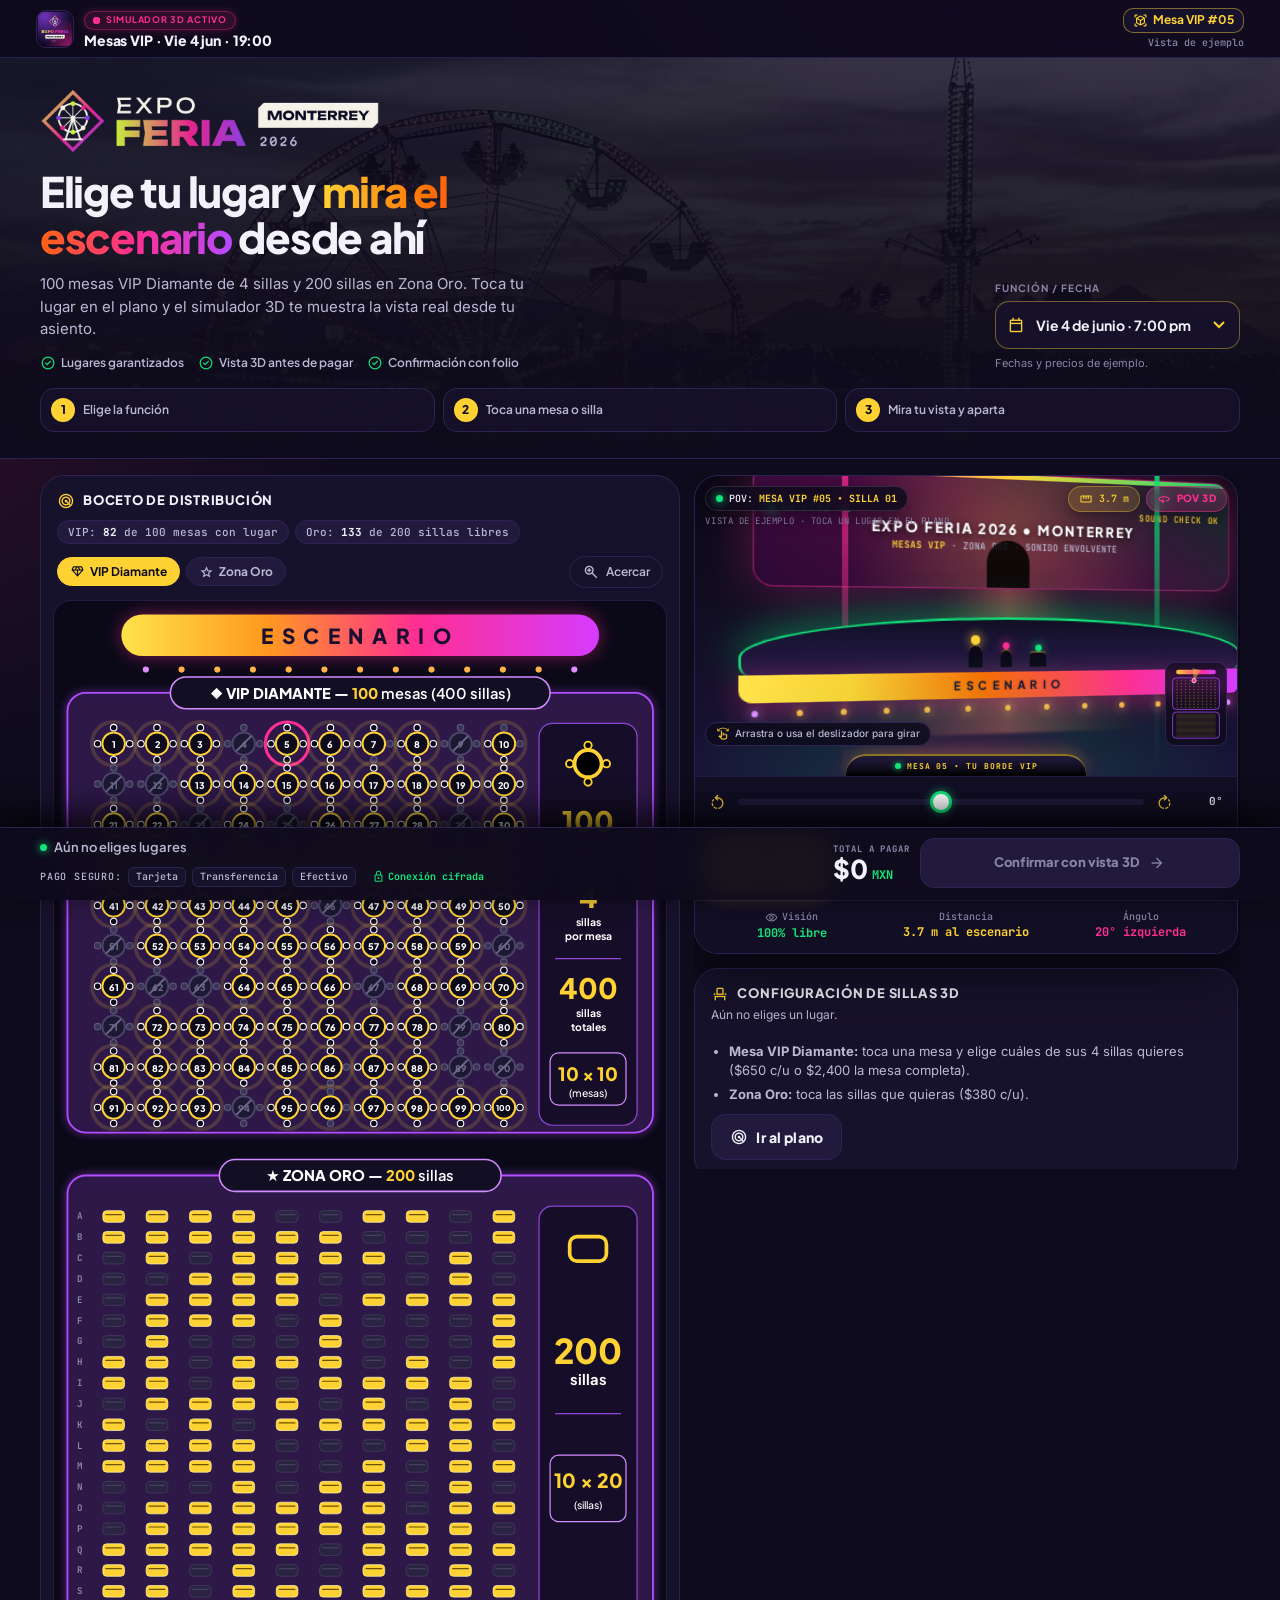
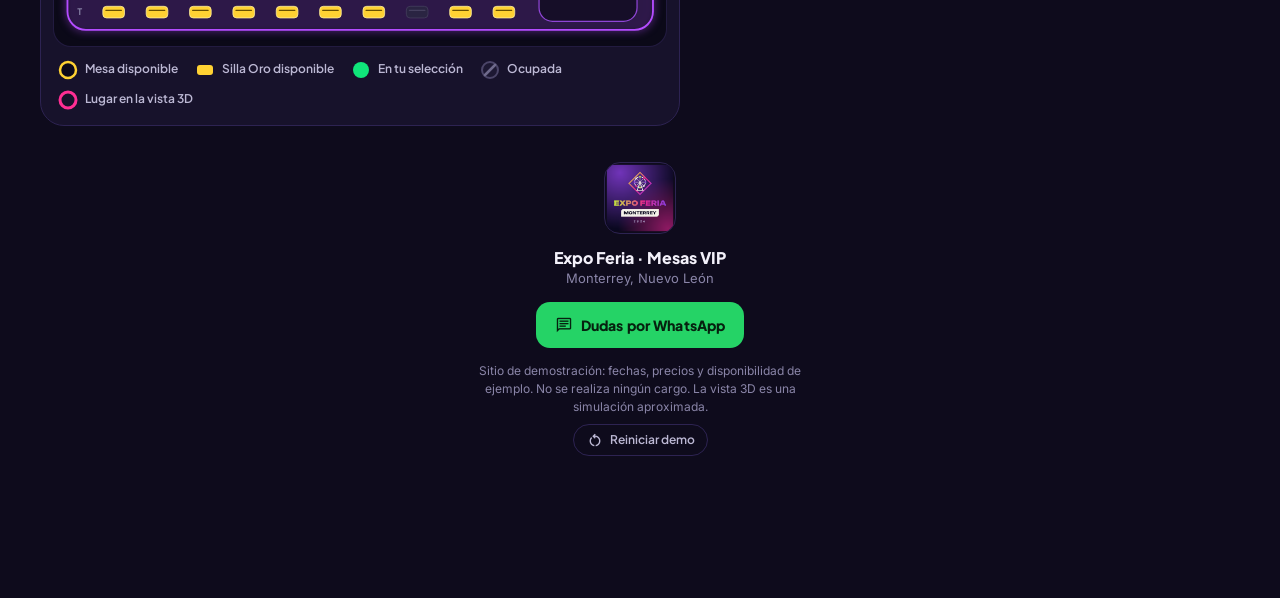
==== commit 5b56f1df: "Nuevo sitio de Mesas VIP con simulador de vista 3D y plano 10x10 + 10x20 - Plano igual al boceto: es" ====
--- a/index.html
+++ b/index.html
@@ -64,6 +64,7 @@
     button { cursor: pointer; }
     button:disabled { cursor: not-allowed; }
     :focus-visible { outline: 2px solid var(--oro); outline-offset: 2px; }
+    [hidden] { display: none !important; }
     .sr-only { position: absolute !important; width: 1px; height: 1px; padding: 0; margin: -1px; overflow: hidden; clip: rect(0 0 0 0); white-space: nowrap; border: 0; }
     .ico {
       font-family: "Material Symbols Outlined";
@@ -198,7 +199,7 @@
        ========================================================= */
     .principal {
       max-width: 1240px; margin: 0 auto;
-      padding: 16px 14px calc(var(--alto-compra) + 28px + env(safe-area-inset-bottom));
+      padding: 16px 14px 28px;
       display: grid; gap: 14px;
       grid-template-areas: "pov" "config" "plano" "carrito";
     }
@@ -404,7 +405,8 @@
     .pov.inmersivo { position: fixed; inset: 0; z-index: 150; border-radius: 0; border: 0; display: flex; flex-direction: column; }
     .pov.inmersivo .pov__vista { flex: 1; height: auto; }
     .pov.inmersivo .pov__cerrar { display: inline-flex; }
-    .pov.inmersivo .pov__mundo { transform-origin: 50% 40%; }
+    .pov.inmersivo .pov__mundo { inset: auto 0; top: calc(50% - 170px); height: 300px; }
+    .pov.inmersivo .pov__cerrar { top: auto; bottom: 64px; left: 50%; right: auto; transform: translateX(-50%); }
     body.bloqueado { overflow: hidden; }
 
     /* =========================================================
@@ -611,7 +613,7 @@
     .temporizador .ico { font-size: 15px; }
     .temporizador.urgente { background: var(--rosa); color: #fff; animation: latido 1s ease-in-out infinite; }
     .compra__pagos { display: flex; justify-content: space-between; align-items: center; gap: 8px; font: 500 10px/1.2 var(--f-mono); color: var(--texto-3); }
-    .compra__pagos ul { list-style: none; margin: 0; padding: 0; display: flex; align-items: center; gap: 6px; flex-wrap: wrap; }
+    .compra__pagos ul { list-style: none; margin: 0; padding: 0; display: flex; align-items: center; gap: 6px; flex-wrap: nowrap; white-space: nowrap; }
     .compra__pagos li { padding: 3px 7px; border-radius: 6px; background: var(--tarjeta); border: 1px solid var(--borde); color: var(--texto-2); }
     .compra__pagos li:first-child { background: none; border: 0; padding: 0; text-transform: uppercase; letter-spacing: .08em; }
     .compra__seguro { display: inline-flex; align-items: center; gap: 3px; color: var(--lima); font-weight: 700; white-space: nowrap; }
@@ -622,13 +624,13 @@
     .compra__total strong { font: 800 26px/1.05 var(--f-titulo); }
     .compra__total span { font: 700 12px/1 var(--f-mono); color: var(--lima); }
     .compra .btn-primario { flex: 1; min-height: 50px; font-size: 13px; }
+    @media (max-width: 459px) { .compra__seguro { display: none; } }
     @media (max-width: 379px) { .compra__pagos { display: none; } :root { --alto-compra: 122px; } }
 
     /* =========================================================
        PIE
        ========================================================= */
-    .pie { max-width: 1240px; margin: 0 auto; padding: 8px 16px calc(var(--alto-compra) + 30px); display: grid; gap: 14px; justify-items: center; text-align: center; }
-    .principal + .pie { margin-top: calc(-1 * (var(--alto-compra) + 8px)); }
+    .pie { max-width: 1240px; margin: 0 auto; padding: 8px 16px calc(var(--alto-compra) + 30px + env(safe-area-inset-bottom)); display: grid; gap: 14px; justify-items: center; text-align: center; }
     .pie__logo { width: 72px; height: 72px; border-radius: 16px; border: 1px solid var(--borde); }
     .pie__marca { margin: 0; font: 800 16px/1.2 var(--f-titulo); }
     .pie__ciudad { margin: 2px 0 0; color: var(--texto-3); font-size: 13px; }
@@ -1340,7 +1342,9 @@
 
       // Cámara: lejos = escenario más pequeño; de lado = escenario girado
       const ancho = povVista.clientWidth || 360;
-      const escala = 1.18 * Math.pow(6.5 / (l.y + 3), .72);
+      const inmersivo = pov.classList.contains('inmersivo');
+      const extra = inmersivo ? Math.max(1, Math.min(2, povVista.clientHeight / 300, ancho / 380)) : 1;
+      const escala = 1.18 * Math.pow(6.5 / (l.y + 3), .72) * extra;
       const rotY = Math.max(-38, Math.min(38, -ang * .75));
       const tx = -giro * ancho / 95 + (-ang * ancho / 260);
       const ty = (dePie ? 26 : 0) + (1 - Math.min(escala, 1)) * 18;
